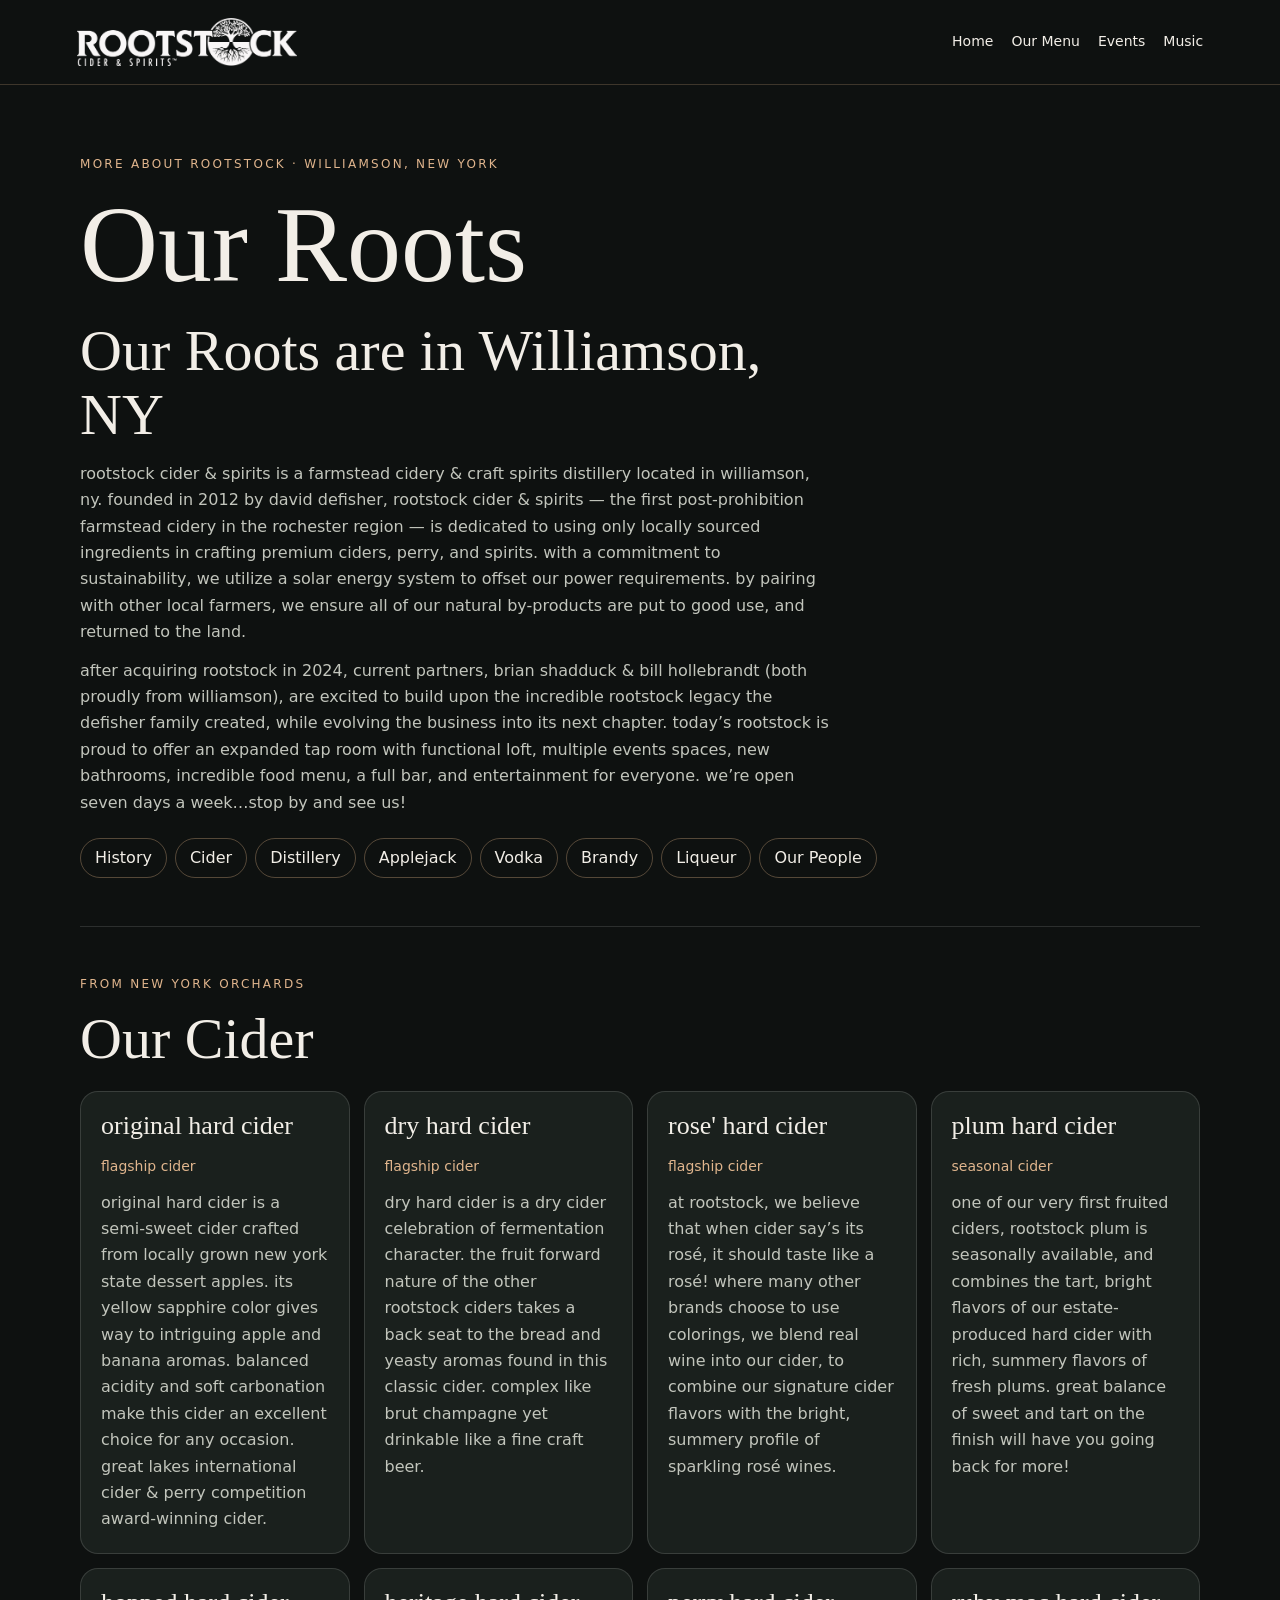
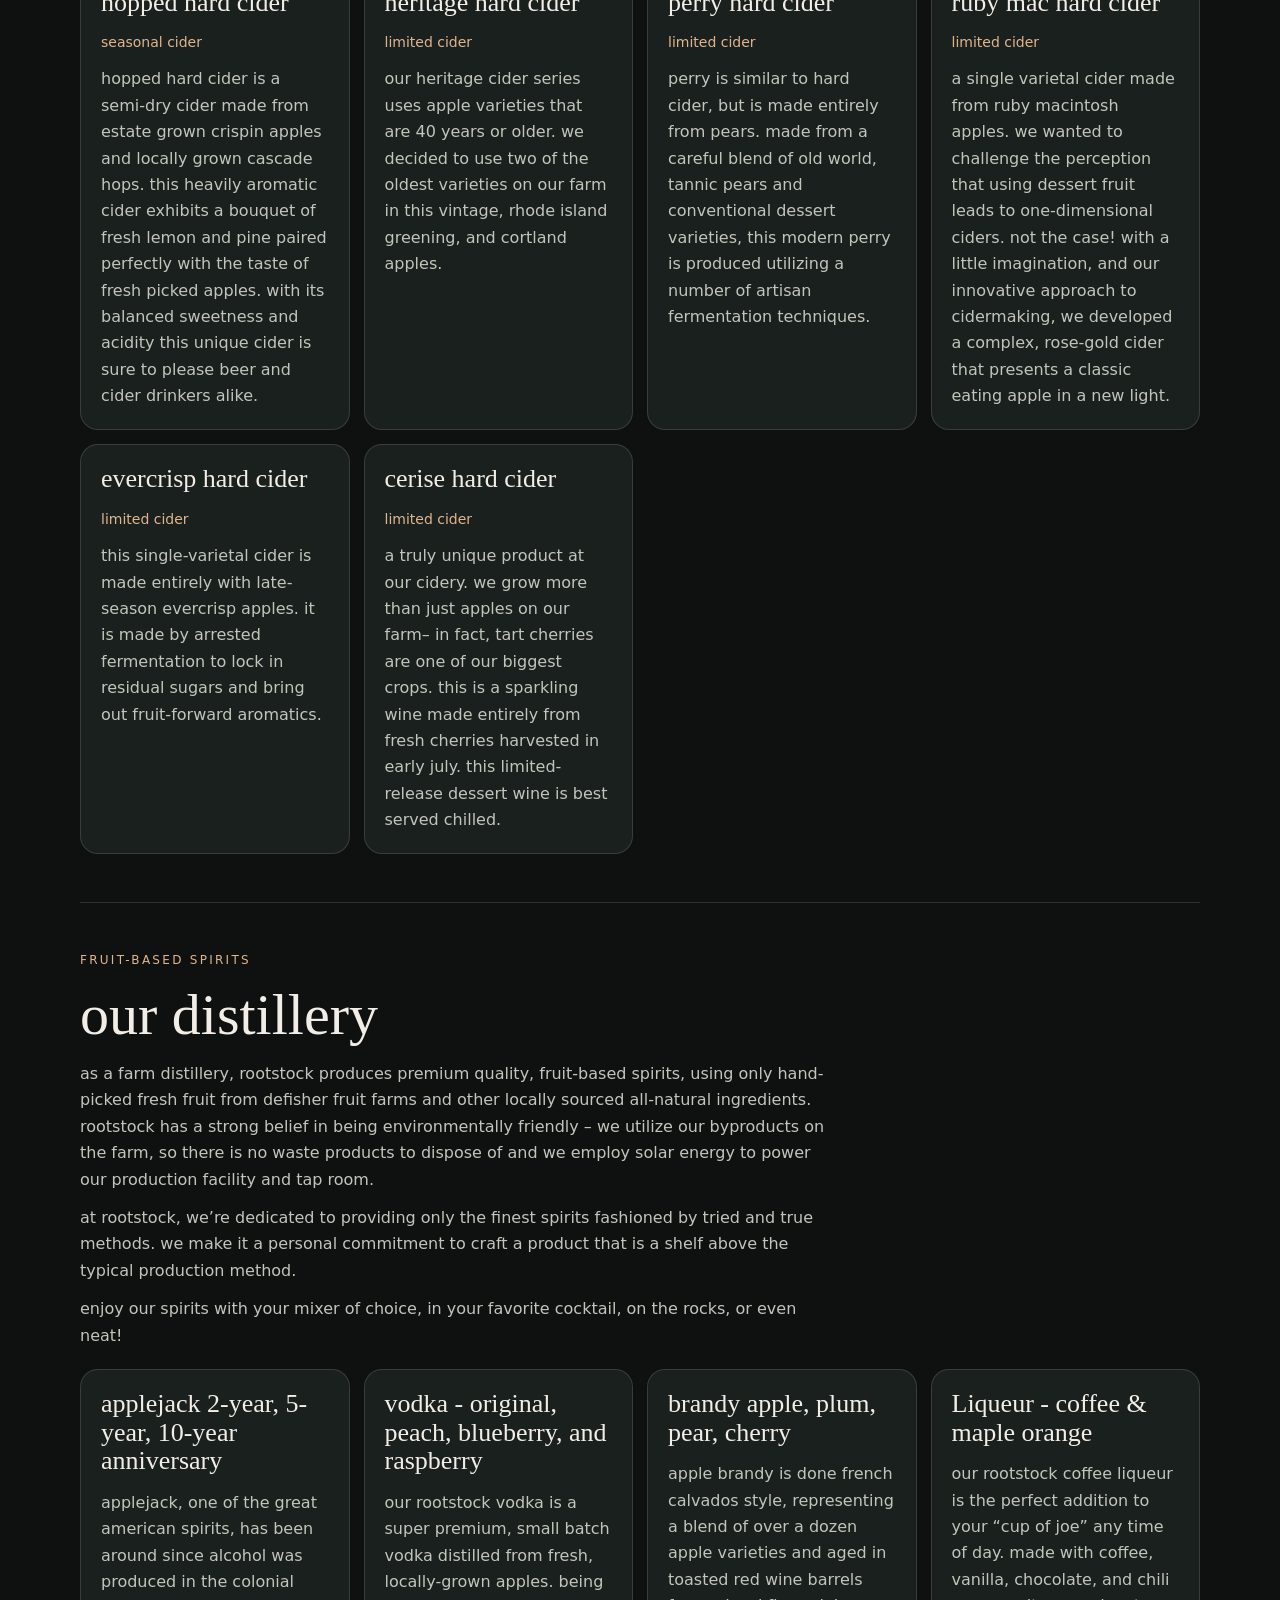
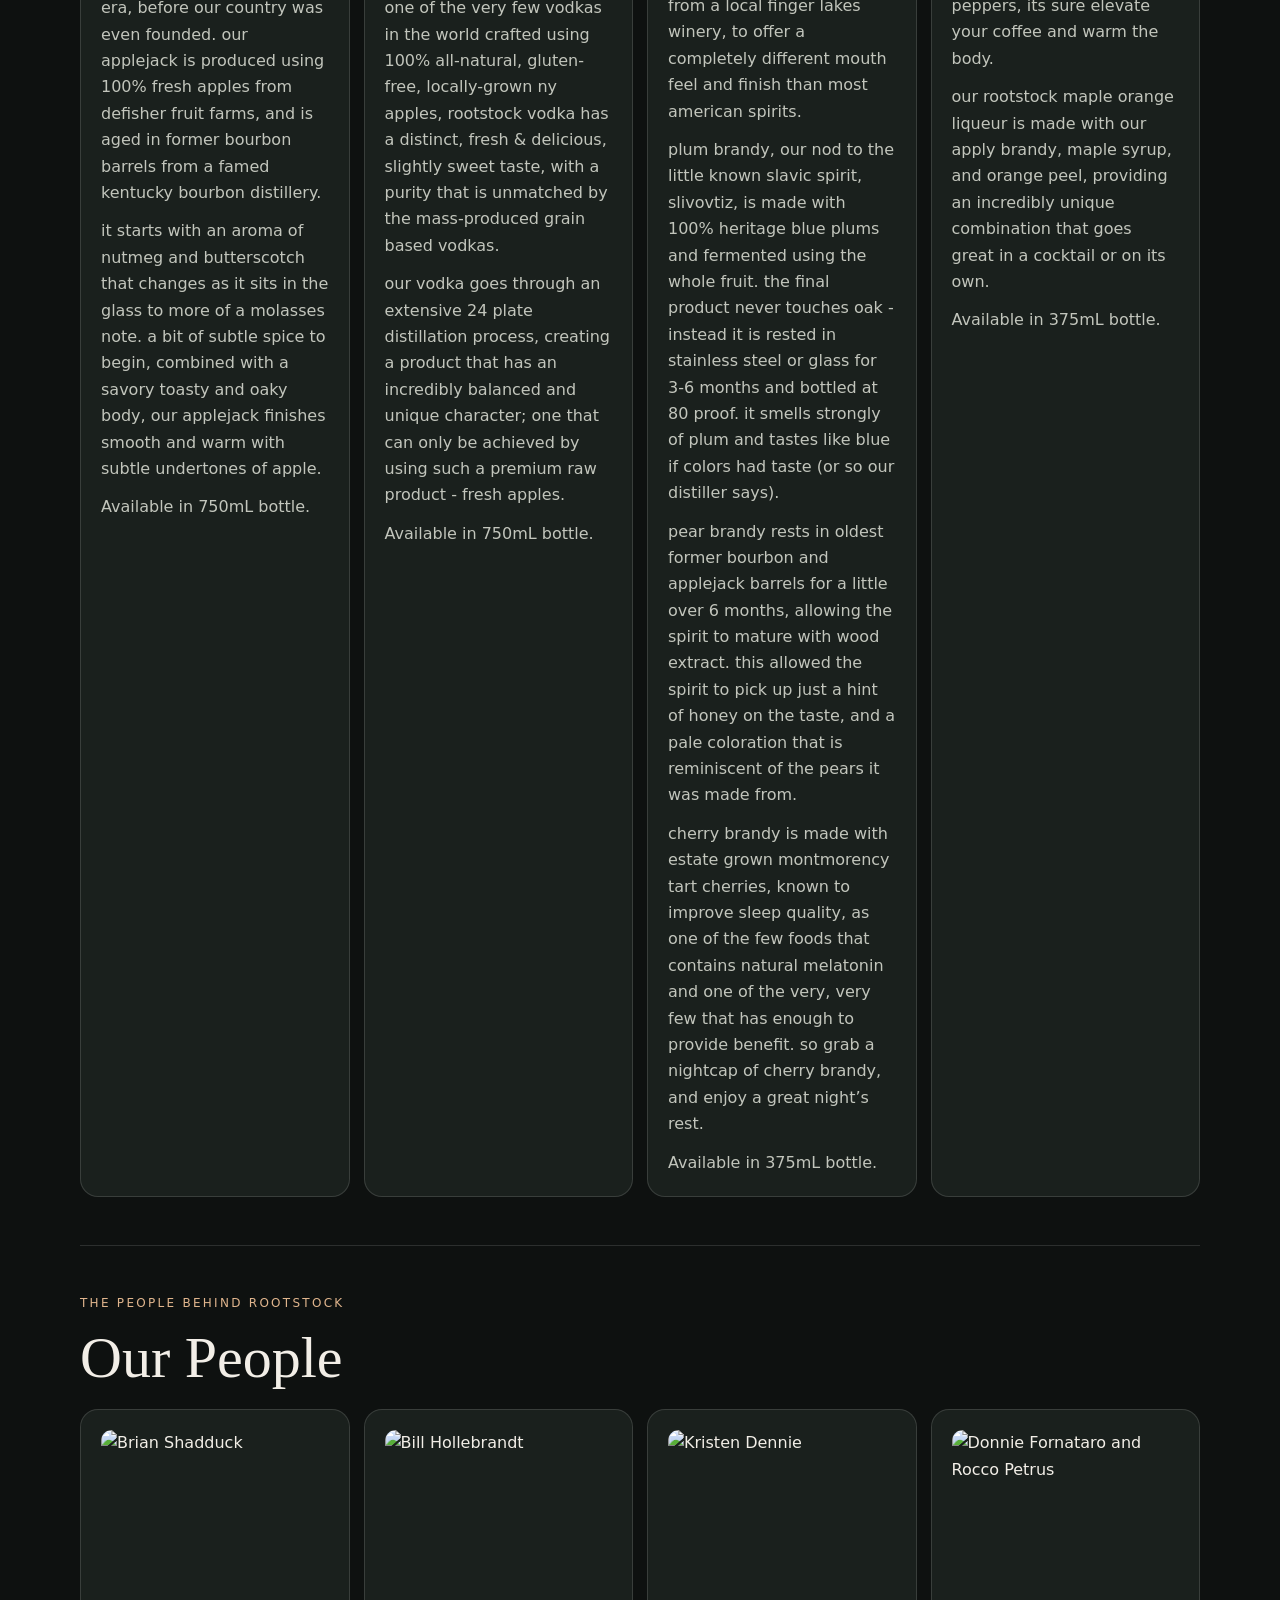
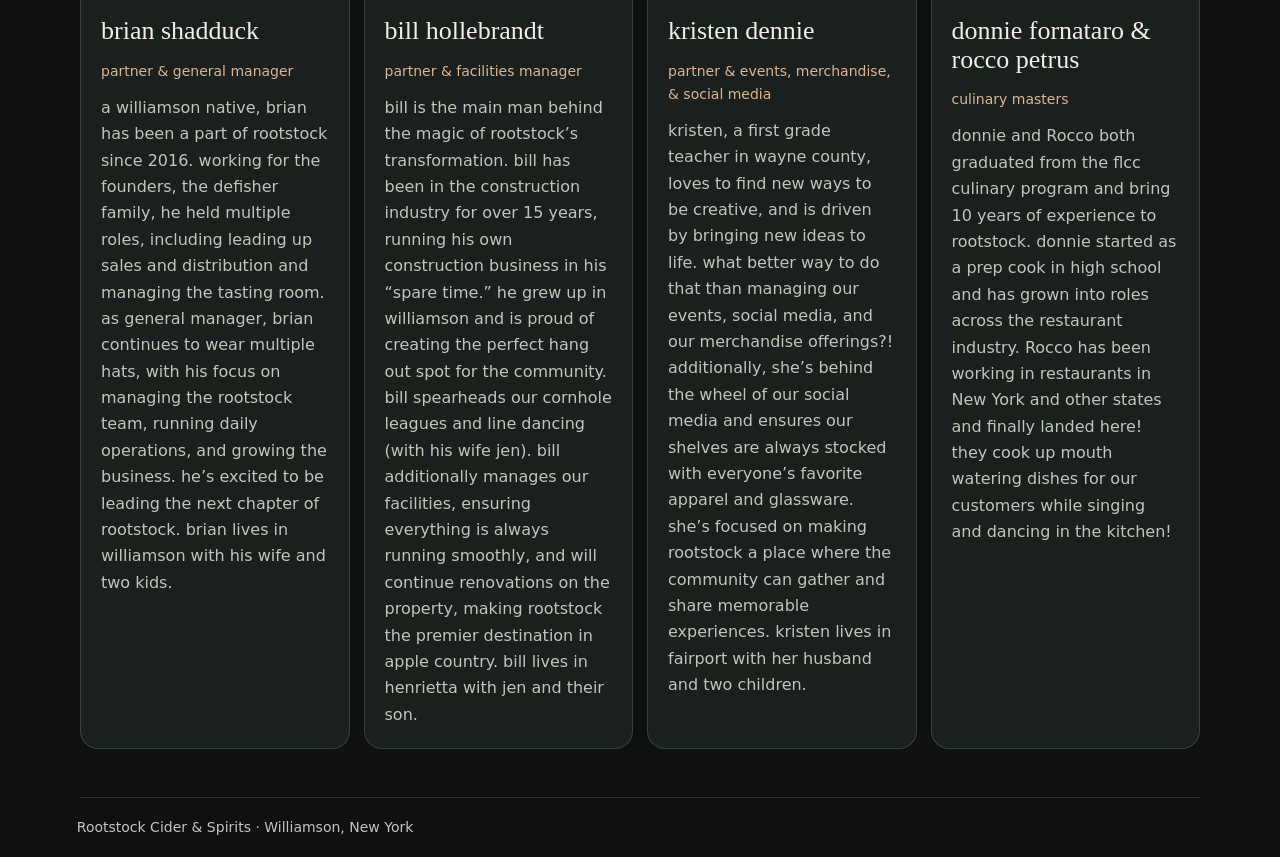
==== about.html @ d9b2ae37 "Restore original Our Roots copy throughout the About page" ====
<!doctype html>
<html lang="en">
<head>
<meta charset="utf-8">
<meta name="viewport" content="width=device-width,initial-scale=1">
<title>More About Rootstock | Rootstock Cider &amp; Spirits</title>
<style>
:root{color-scheme:dark;--bg:#0e1110;--panel:#1a201d;--ink:#f2eee7;--muted:#c2c5bc;--copper:#e0b58d}*{box-sizing:border-box}body{margin:0;background:var(--bg);color:var(--ink);font:16px/1.65 system-ui,sans-serif}a{color:inherit}header,footer{padding:18px clamp(20px,6vw,100px);border-bottom:1px solid #c9a27c40;display:flex;justify-content:space-between;align-items:center;gap:20px}header img{display:block;width:min(220px,45vw)}header nav{display:flex;gap:18px;flex-wrap:wrap}header nav a{text-decoration:none;font-size:14px}main{width:min(1120px,calc(100% - 40px));margin:auto}section{padding:48px 0;border-bottom:1px solid #ffffff20}h1,h2,h3{font-family:Georgia,serif;line-height:1.1;font-weight:400;margin:0 0 14px}h1{font-size:clamp(50px,9vw,108px)}h2{font-size:clamp(35px,5vw,58px)}h3{font-size:26px}p{color:var(--muted);margin:0 0 12px}p:last-child{margin-bottom:0}.eyebrow{letter-spacing:.19em;text-transform:uppercase;font-size:12px;color:var(--copper)}.intro{padding-top:70px}.intro p:not(.eyebrow),.body-copy{max-width:74ch}.jump{display:flex;flex-wrap:wrap;gap:8px;margin-top:22px}.jump a{padding:6px 14px;border:1px solid #c9a27c60;border-radius:30px;text-decoration:none}.jump a:hover{background:#ffffff16}.grid{display:grid;grid-template-columns:repeat(auto-fit,minmax(min(245px,100%),1fr));gap:14px;margin-top:20px}.card{padding:20px;border:1px solid #ffffff22;border-radius:18px;background:var(--panel)}.card img{display:block;width:100%;aspect-ratio:4/3;object-fit:cover;border-radius:11px;margin-bottom:16px}.role{font-size:14px;color:var(--copper)}footer{border-bottom:0;font-size:14px;color:var(--muted)}@media(max-width:520px){header nav{gap:9px}header nav a{font-size:12px}.intro{padding-top:45px}}
</style>
</head>
<body>
<header><a href="./" aria-label="Rootstock home"><img src="assets/rootstock-logo-white.png" alt="Rootstock Cider &amp; Spirits"></a><nav aria-label="Main navigation"><a href="./">Home</a><a href="./#menu">Our Menu</a><a href="./#events">Events</a><a href="./#music">Music</a></nav></header>
<main>
<section class="intro" id="history"><p class="eyebrow">More About Rootstock · Williamson, New York</p><h1>Our Roots</h1>
<div class="body-copy"><h2>Our Roots are in Williamson, NY</h2><p>rootstock cider &amp; spirits is a farmstead cidery &amp; craft spirits distillery located in williamson, ny. founded in 2012 by david defisher, rootstock cider &amp; spirits — the first post-prohibition farmstead cidery in the rochester region — is dedicated to using only locally sourced ingredients in crafting premium ciders, perry, and spirits. with a commitment to sustainability, we utilize a solar energy system to offset our power requirements. by pairing with other local farmers, we ensure all of our natural by-products are put to good use, and returned to the land.</p><p>after acquiring rootstock in 2024, current partners, brian shadduck &amp; bill hollebrandt (both proudly from williamson), are excited to build upon the incredible rootstock legacy the defisher family created, while evolving the business into its next chapter. today’s rootstock is proud to offer an expanded tap room with functional loft, multiple events spaces, new bathrooms, incredible food menu, a full bar, and entertainment for everyone. we’re open seven days a week…stop by and see us!</p></div>
<nav class="jump" aria-label="On this page"><a href="#history">History</a><a href="#cider">Cider</a><a href="#distillery">Distillery</a><a href="#applejack">Applejack</a><a href="#vodka">Vodka</a><a href="#brandy">Brandy</a><a href="#liqueur">Liqueur</a><a href="#people">Our People</a></nav></section>
<section id="cider"><p class="eyebrow">From New York orchards</p><h2>Our Cider</h2><div class="grid">
<article class="card"><h3>original hard cider</h3><p class="role">flagship cider</p><p>original hard cider is a semi-sweet cider crafted from locally grown new york state dessert apples. its yellow sapphire color gives way to intriguing apple and banana aromas. balanced acidity and soft carbonation make this cider an excellent choice for any occasion. great lakes international cider &amp; perry competition award-winning cider.</p></article><article class="card"><h3>dry hard cider</h3><p class="role">flagship cider</p><p>dry hard cider is a dry cider celebration of fermentation character. the fruit forward nature of the other rootstock ciders takes a back seat to the bread and yeasty aromas found in this classic cider. complex like brut champagne yet drinkable like a fine craft beer.</p></article><article class="card"><h3>rose' hard cider</h3><p class="role">flagship cider</p><p>at rootstock, we believe that when cider say’s its rosé, it should taste like a rosé! where many other brands choose to use colorings, we blend real wine into our cider, to combine our signature cider flavors with the bright, summery profile of sparkling rosé wines.</p></article><article class="card"><h3>plum hard cider</h3><p class="role">seasonal cider</p><p>one of our very first fruited ciders, rootstock plum is seasonally available, and combines the tart, bright flavors of our estate-produced hard cider with rich, summery flavors of fresh plums. great balance of sweet and tart on the finish will have you going back for more!</p></article><article class="card"><h3>hopped hard cider</h3><p class="role">seasonal cider</p><p>hopped hard cider is a semi-dry cider made from estate grown crispin apples and locally grown cascade hops. this heavily aromatic cider exhibits a bouquet of fresh lemon and pine paired perfectly with the taste of fresh picked apples. with its balanced sweetness and acidity this unique cider is sure to please beer and cider drinkers alike.</p></article><article class="card"><h3>heritage hard cider</h3><p class="role">limited cider</p><p>our heritage cider series uses apple varieties that are 40 years or older. we decided to use two of the oldest varieties on our farm in this vintage, rhode island greening, and cortland apples.</p></article><article class="card"><h3>perry  hard cider</h3><p class="role">limited cider</p><p>perry is similar to hard cider, but is made entirely from pears. made from a careful blend of old world, tannic pears and conventional dessert varieties, this modern perry is produced utilizing a number of artisan fermentation techniques.</p></article><article class="card"><h3>ruby mac hard cider</h3><p class="role">limited cider</p><p>a single varietal cider made from ruby macintosh apples. we wanted to challenge the perception that using dessert fruit leads to one-dimensional ciders. not the case! with a little imagination, and our innovative approach to cidermaking, we developed a complex, rose-gold cider that presents a classic eating apple in a new light.</p></article><article class="card"><h3>evercrisp hard cider</h3><p class="role">limited cider</p><p>this single-varietal cider is made entirely with late-season evercrisp apples. it is made by arrested fermentation to lock in residual sugars and bring out fruit-forward aromatics.</p></article><article class="card"><h3>cerise hard cider</h3><p class="role">limited cider</p><p>a truly unique product at our cidery. we grow more than just apples on our farm– in fact, tart cherries are one of our biggest crops. this is a sparkling wine made entirely from fresh cherries harvested in early july. this limited-release dessert wine is best served chilled.</p></article></div></section>
<section id="distillery"><p class="eyebrow">Fruit-based spirits</p><h2>our distillery</h2><p class="body-copy">as a farm distillery, rootstock produces premium quality, fruit-based spirits, using only hand-picked fresh fruit from defisher fruit farms and other locally sourced all-natural ingredients. rootstock has a strong belief in being environmentally friendly – we utilize our byproducts on the farm, so there is no waste products to dispose of and we employ solar energy to power our production facility and tap room.</p><p class="body-copy">at rootstock, we’re dedicated to providing only the finest spirits fashioned by tried and true methods. we make it a personal commitment to craft a product that is a shelf above the typical production method.</p><p class="body-copy">enjoy our spirits with your mixer of choice, in your favorite cocktail, on the rocks, or even neat!</p><div class="grid">
<article class="card" id="applejack"><h3>applejack 2-year, 5-year, 10-year anniversary</h3><p>applejack, one of the great american spirits, has been around since alcohol was produced in the colonial era, before our country was even founded. our applejack is produced using 100% fresh apples from defisher fruit farms, and is aged in former bourbon barrels from a famed kentucky bourbon distillery. </p><p>it starts with an aroma of nutmeg and butterscotch that changes as it sits in the glass to more of a molasses note. a bit of subtle spice to begin, combined with a savory toasty and oaky body, our applejack finishes smooth and warm with subtle undertones of apple. </p><p>Available in 750mL bottle.</p></article>
<article class="card" id="vodka"><h3>vodka - original, peach, blueberry, and raspberry</h3><p>our rootstock vodka is a super premium, small batch vodka distilled from fresh, locally-grown apples. being one of the very few vodkas in the world crafted using 100% all-natural, gluten-free, locally-grown ny apples, rootstock vodka has a distinct, fresh &amp; delicious, slightly sweet taste, with a purity that is unmatched by the mass-produced grain based vodkas. </p><p>our vodka goes through an extensive 24 plate distillation process, creating a product that has an incredibly balanced and unique character; one that can only be achieved by using such a premium raw product - fresh apples. </p><p>Available in 750mL bottle.</p></article>
<article class="card" id="brandy"><h3>brandy apple, plum, pear, cherry</h3><p>apple brandy is done french calvados style, representing a blend of over a dozen apple varieties and aged in toasted red wine barrels from a local finger lakes winery, to offer a completely different mouth feel and finish than most american spirits.</p><p>plum brandy, our nod to the little known slavic spirit, slivovtiz, is made with 100% heritage blue plums and fermented using the whole fruit. the final product never touches oak - instead it is rested in stainless steel or glass for 3-6 months and bottled at 80 proof. it smells strongly of plum and tastes like blue if colors had taste (or so our distiller says). </p><p>pear brandy rests in oldest former bourbon and applejack barrels for a little over 6 months, allowing the spirit to mature with wood extract. this allowed the spirit to pick up just a hint of honey on the taste, and a pale coloration that is reminiscent of the pears it was made from. </p><p>cherry brandy is made with estate grown montmorency tart cherries, known to improve sleep quality, as one of the few foods that contains natural melatonin and one of the very, very few that has enough to provide benefit. so grab a nightcap of cherry brandy, and enjoy a great night’s rest. </p><p>Available in 375mL bottle.</p></article>
<article class="card" id="liqueur"><h3>Liqueur - coffee &amp; maple orange</h3><p>our rootstock coffee liqueur is the perfect addition to your “cup of joe” any time of day. made with coffee, vanilla, chocolate, and chili peppers, its sure elevate your coffee and warm the body.</p><p>our rootstock maple orange liqueur is made with our apply brandy, maple syrup, and orange peel, providing an incredibly unique combination that goes great in a cocktail or on its own. </p><p>Available in 375mL bottle.</p></article>
</div></section>
<section id="people"><p class="eyebrow">The people behind Rootstock</p><h2>Our People</h2><div class="grid">
<article class="card"><img loading="lazy" src="https://images.squarespace-cdn.com/content/v1/5b2c0758b27e39f8f8a97d55/c43e9758-4815-4b48-a8d1-4a673399e1f1/IMG_8242.jpg?format=750w" alt="Brian Shadduck"><h3>brian shadduck</h3><p class="role">partner &amp; general manager</p><p>a williamson native, brian has been a part of rootstock since 2016. working for the founders, the defisher family, he held multiple roles, including leading up sales and distribution and managing the tasting room. as general manager, brian continues to wear multiple hats, with his focus on managing the rootstock team, running daily operations, and growing the business. he’s excited to be leading the next chapter of rootstock. brian lives in williamson with his wife and two kids.</p></article>
<article class="card"><img loading="lazy" src="https://images.squarespace-cdn.com/content/v1/5b2c0758b27e39f8f8a97d55/ee0bf679-db38-41e4-b60e-f89357574804/IMG_8239.jpg?format=750w" alt="Bill Hollebrandt"><h3>bill hollebrandt</h3><p class="role">partner &amp; facilities manager</p><p>bill is the main man behind the magic of rootstock’s transformation. bill has been in the construction industry for over 15 years, running his own construction business in his “spare time.” he grew up in williamson and is proud of creating the perfect hang out spot for the community. bill spearheads our cornhole leagues and line dancing (with his wife jen). bill additionally manages our facilities, ensuring everything is always running smoothly, and will continue renovations on the property, making rootstock the premier destination in apple country. bill lives in henrietta with jen and their son.</p></article>
<article class="card"><img loading="lazy" src="https://images.squarespace-cdn.com/content/v1/5b2c0758b27e39f8f8a97d55/0d458506-c71d-44ae-aaba-701851c6cf9e/IMG_8237.jpg?format=750w" alt="Kristen Dennie"><h3>kristen dennie</h3><p class="role">partner &amp; events, merchandise, &amp; social media</p><p>kristen, a first grade teacher in wayne county, loves to find new ways to be creative, and is driven by bringing new ideas to life. what better way to do that than managing our events, social media, and our merchandise offerings?! additionally, she’s behind the wheel of our social media and ensures our shelves are always stocked with everyone’s favorite apparel and glassware. she’s focused on making rootstock a place where the community can gather and share memorable experiences. kristen lives in fairport with her husband and two children.</p></article>
<article class="card"><img loading="lazy" src="https://images.squarespace-cdn.com/content/v1/5b2c0758b27e39f8f8a97d55/b23e4b81-5df4-4580-a776-dc9cd1bb8f74/IMG_9347.jpeg?format=750w" alt="Donnie Fornataro and Rocco Petrus"><h3>donnie fornataro &amp; rocco petrus</h3><p class="role">culinary masters</p><p>donnie and Rocco both graduated from the flcc culinary program and bring 10 years of experience to rootstock.  donnie started as a prep cook in high school and has grown into roles across the restaurant industry. Rocco has been working in restaurants in New York and other states and finally landed here!  they cook up mouth watering dishes for our customers while singing and dancing in the kitchen!</p></article>
</div></section>
</main><footer>Rootstock Cider &amp; Spirits · Williamson, New York</footer></body></html>
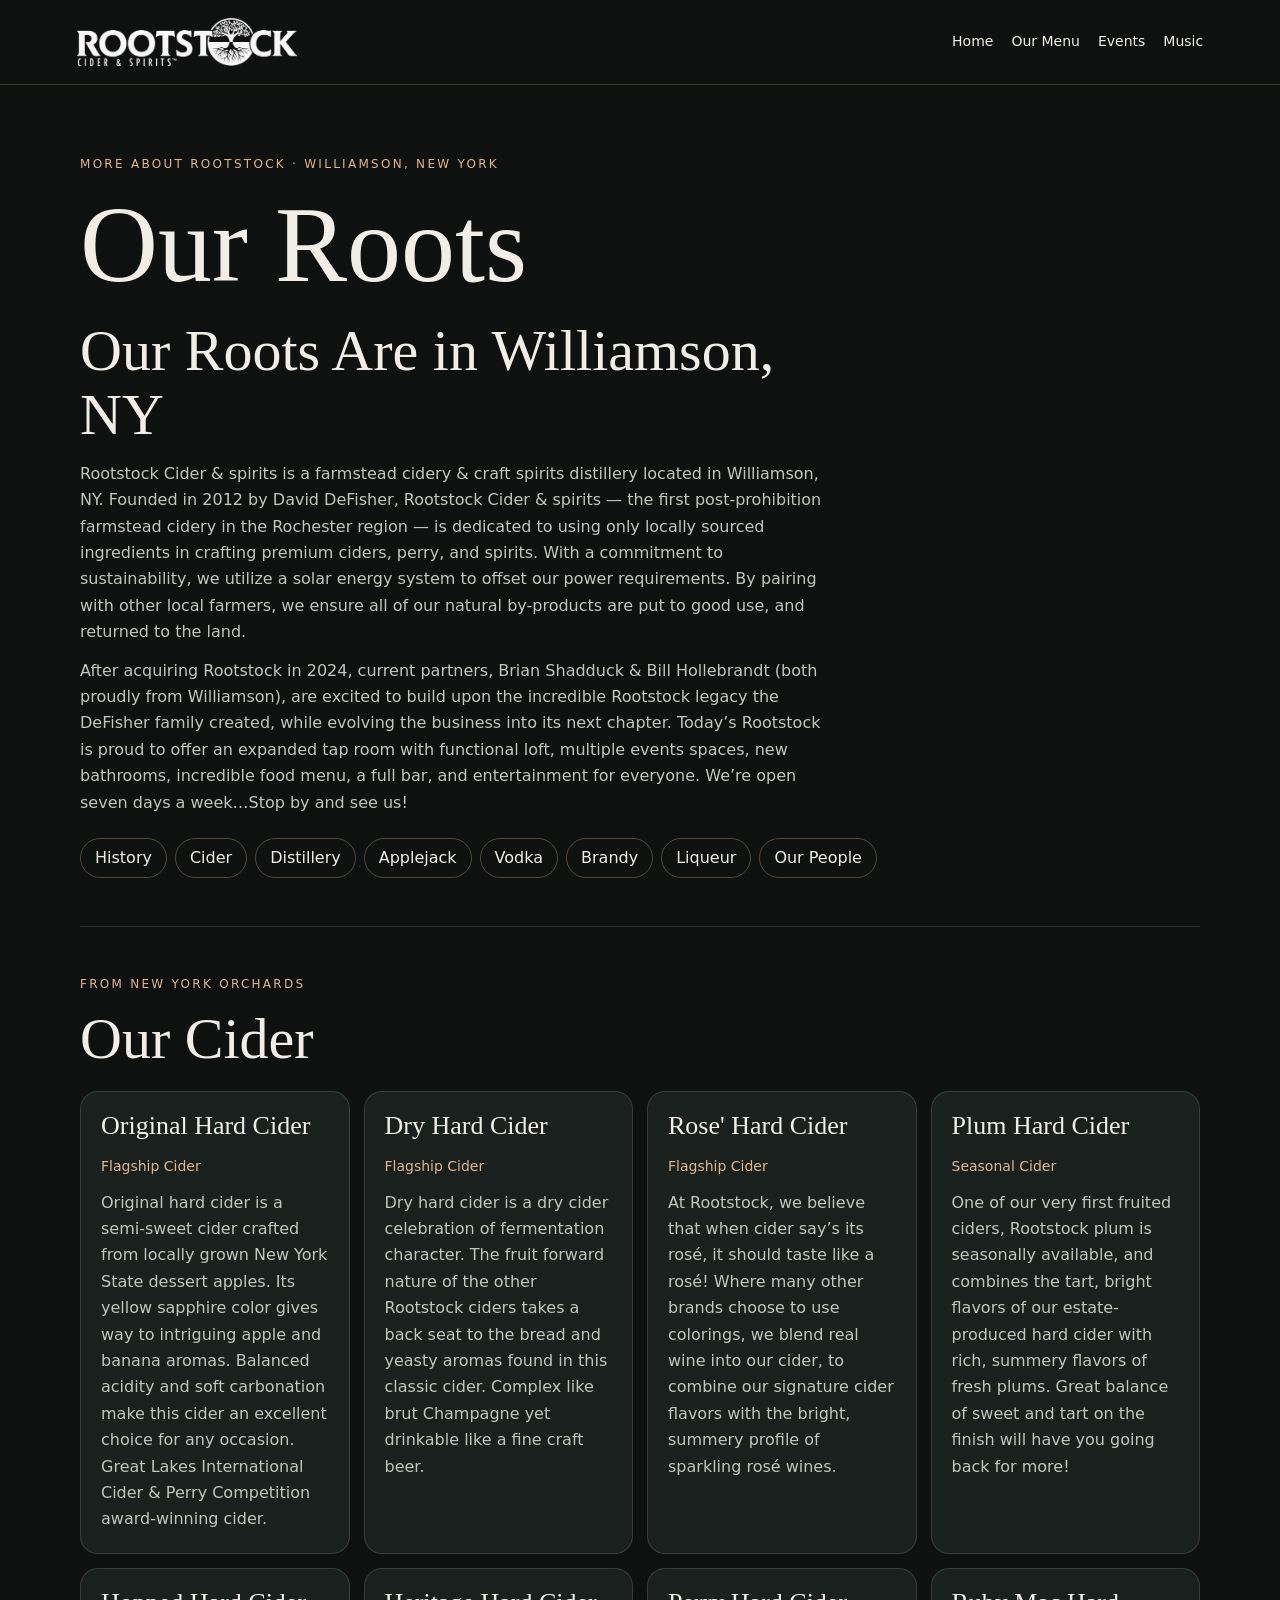
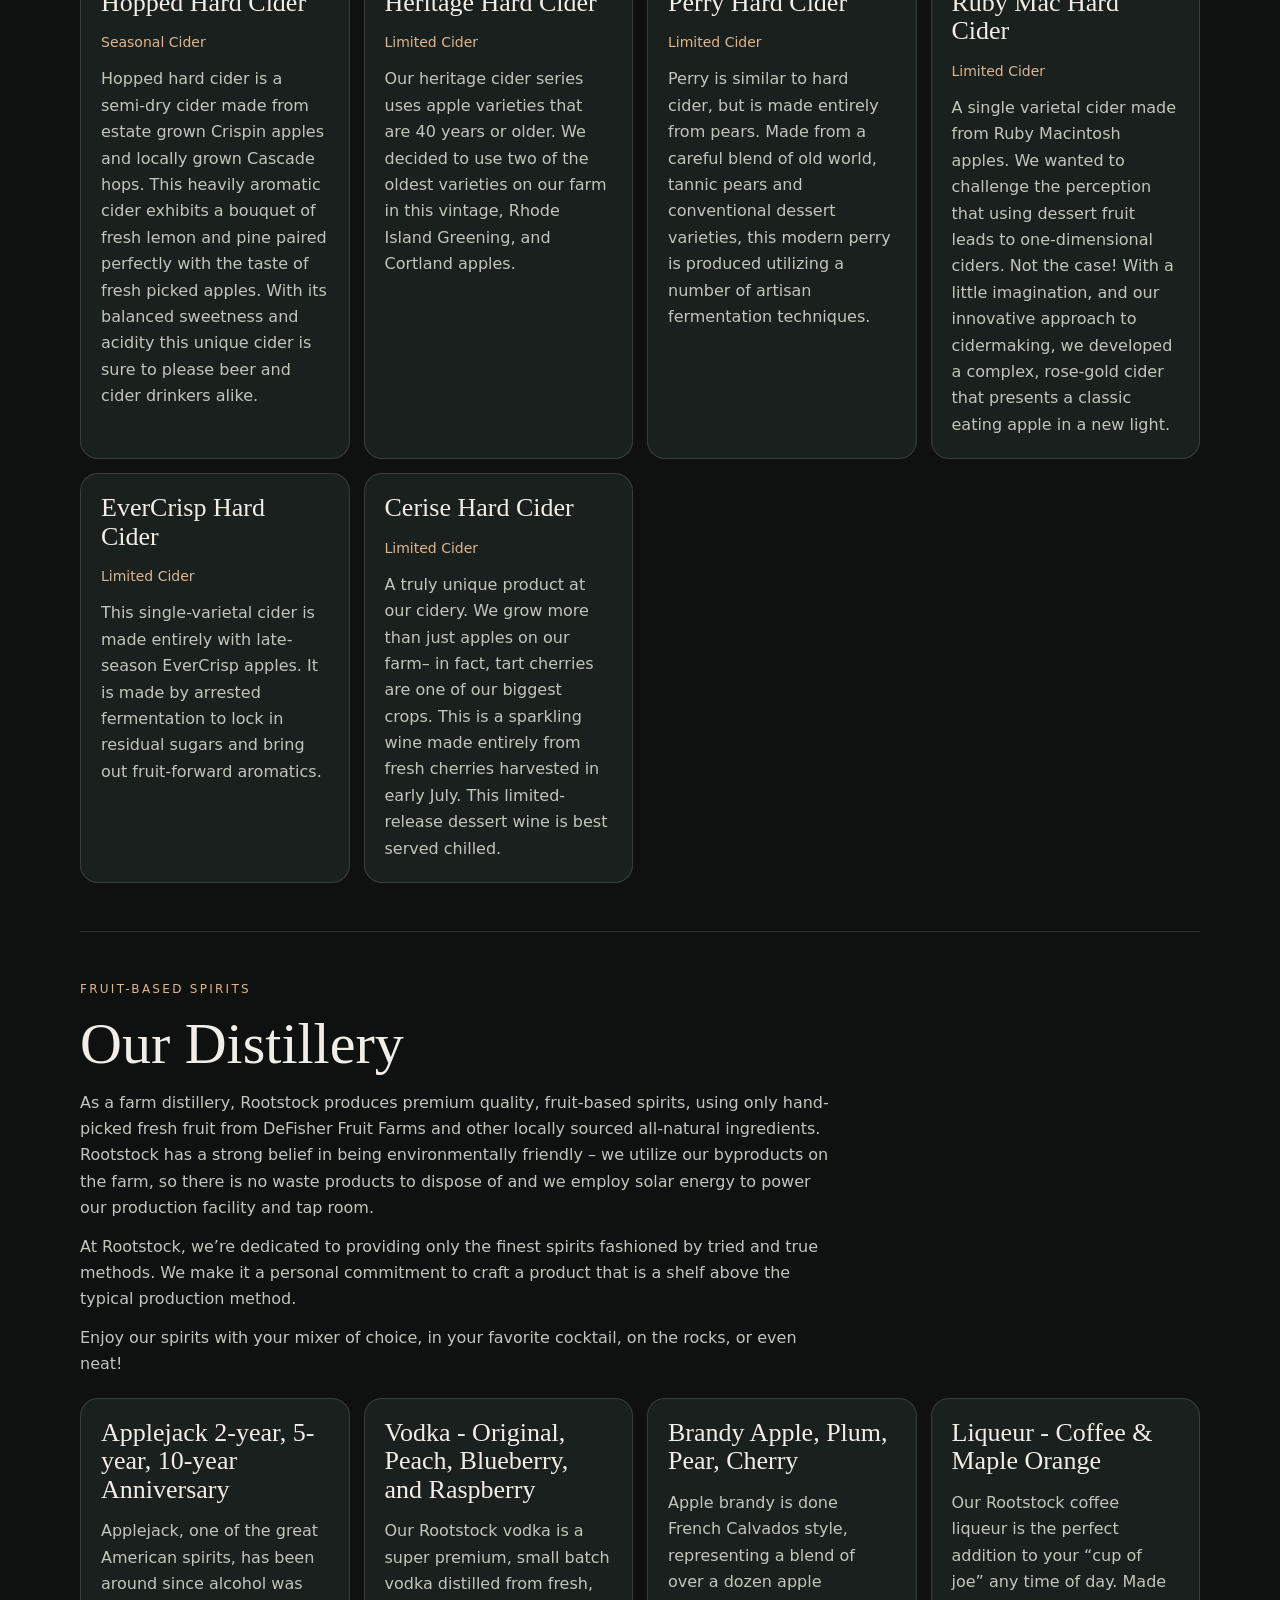
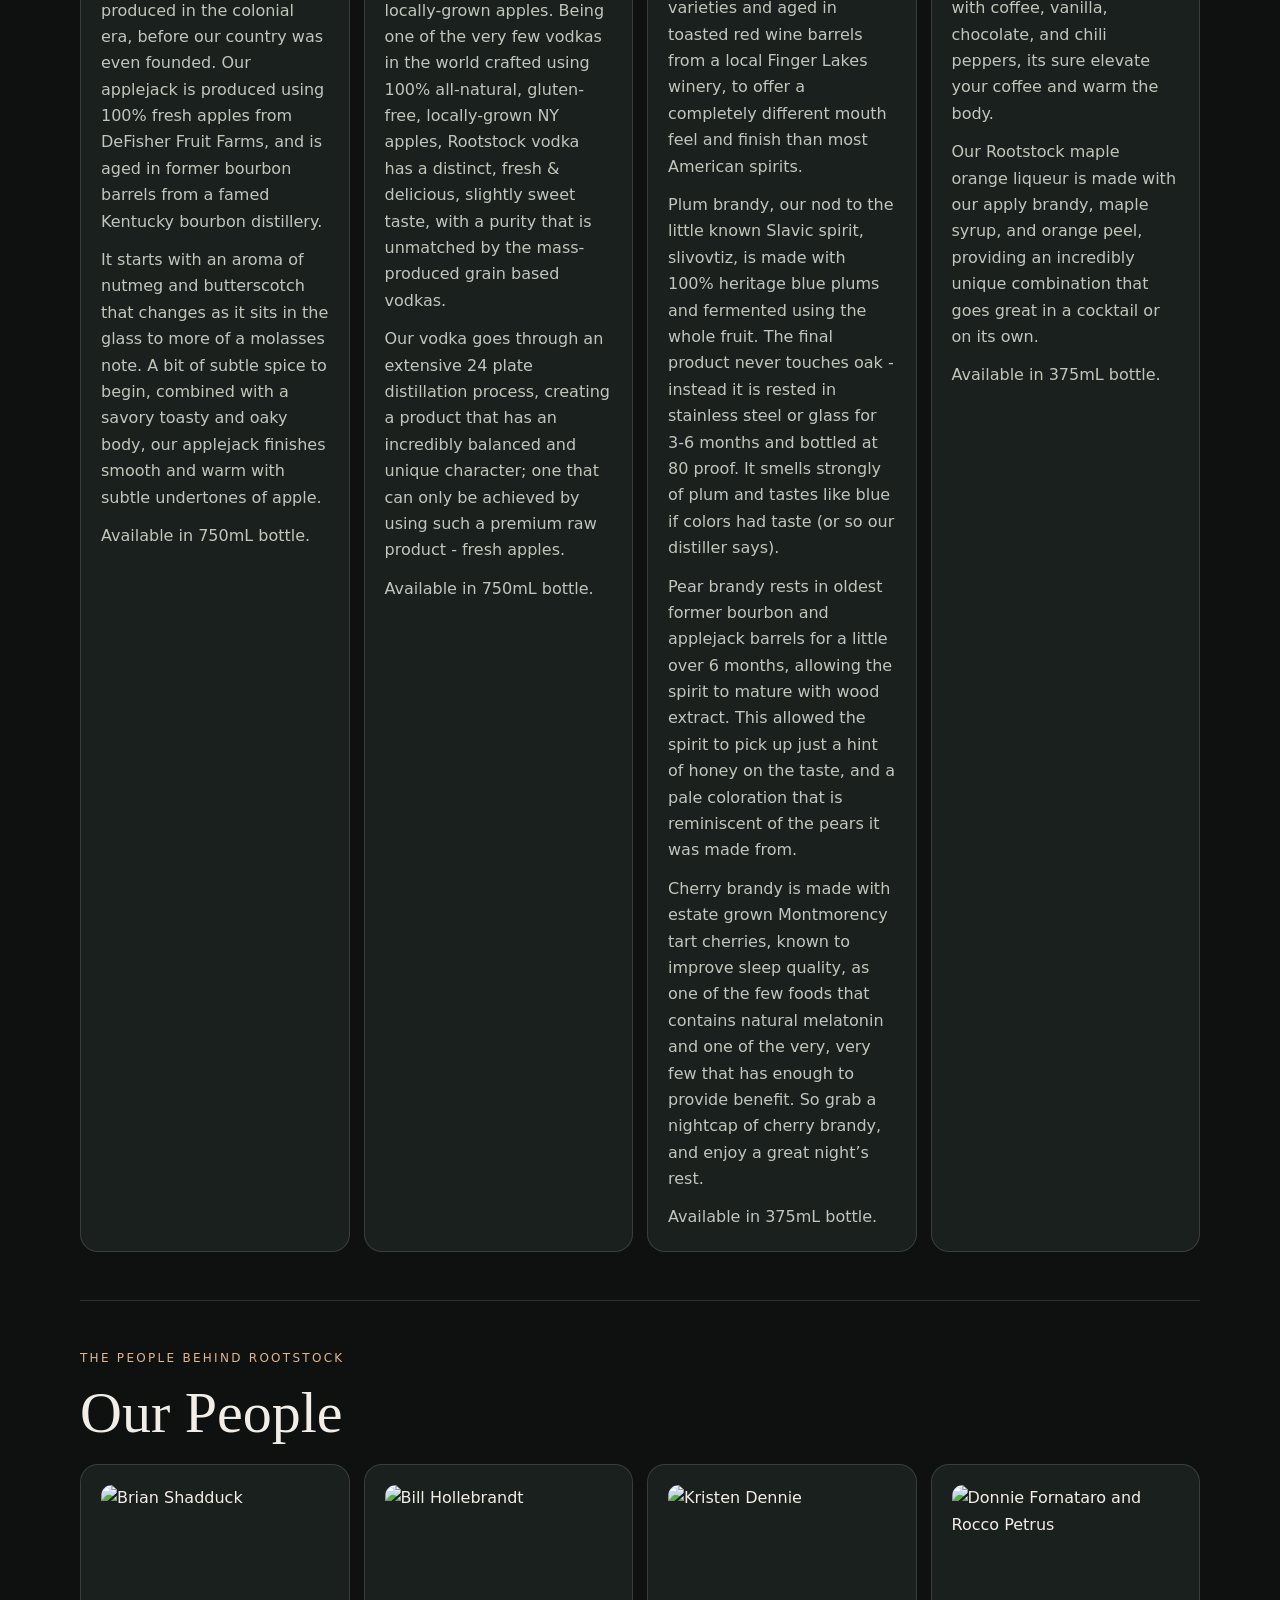
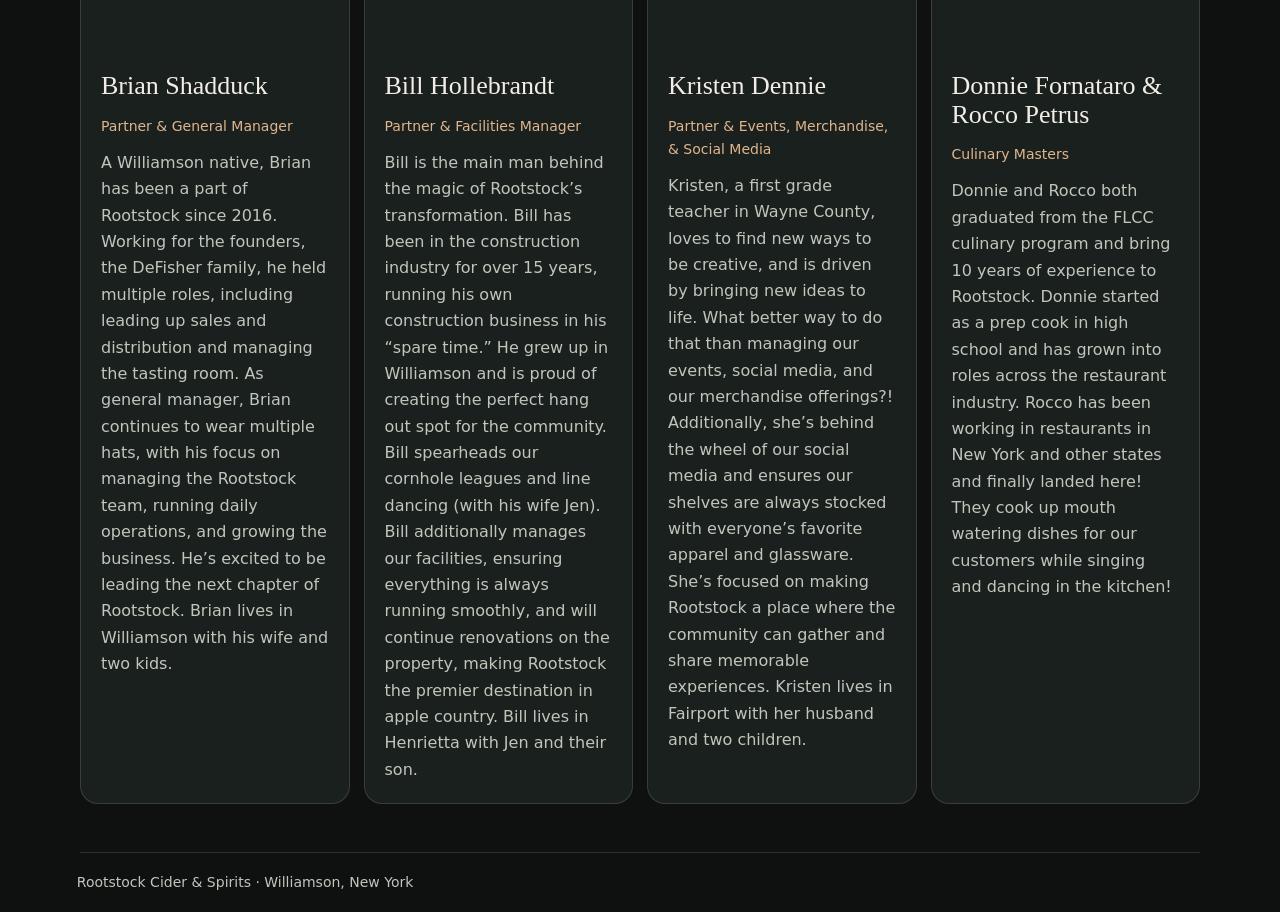
==== commit 4d605999: "Correct capitalization across Our Roots copy" ====
--- a/about.html
+++ b/about.html
@@ -9,23 +9,23 @@
 </style>
 </head>
 <body>
-<header><a href="./" aria-label="Rootstock home"><img src="assets/rootstock-logo-white.png" alt="Rootstock Cider &amp; Spirits"></a><nav aria-label="Main navigation"><a href="./">Home</a><a href="./#menu">Our Menu</a><a href="./#events">Events</a><a href="./#music">Music</a></nav></header>
+<header><a href="./" aria-label="Rootstock home"><img src="assets/rootstock-logo-white.png" alt="Rootstock Cider &amp; Spirits"></a><nav aria-label="Main navigation"><a href="./">Home</a><a href="https://www.rootstockciderworks.com/food-menu">Our Menu</a><a href="./#events">Events</a><a href="./#music">Music</a></nav></header>
 <main>
 <section class="intro" id="history"><p class="eyebrow">More About Rootstock · Williamson, New York</p><h1>Our Roots</h1>
-<div class="body-copy"><h2>Our Roots are in Williamson, NY</h2><p>rootstock cider &amp; spirits is a farmstead cidery &amp; craft spirits distillery located in williamson, ny. founded in 2012 by david defisher, rootstock cider &amp; spirits — the first post-prohibition farmstead cidery in the rochester region — is dedicated to using only locally sourced ingredients in crafting premium ciders, perry, and spirits. with a commitment to sustainability, we utilize a solar energy system to offset our power requirements. by pairing with other local farmers, we ensure all of our natural by-products are put to good use, and returned to the land.</p><p>after acquiring rootstock in 2024, current partners, brian shadduck &amp; bill hollebrandt (both proudly from williamson), are excited to build upon the incredible rootstock legacy the defisher family created, while evolving the business into its next chapter. today’s rootstock is proud to offer an expanded tap room with functional loft, multiple events spaces, new bathrooms, incredible food menu, a full bar, and entertainment for everyone. we’re open seven days a week…stop by and see us!</p></div>
+<div class="body-copy"><h2>Our Roots Are in Williamson, NY</h2><p>Rootstock Cider &amp; spirits is a farmstead cidery &amp; craft spirits distillery located in Williamson, NY. Founded in 2012 by David DeFisher, Rootstock Cider &amp; spirits — the first post-prohibition farmstead cidery in the Rochester region — is dedicated to using only locally sourced ingredients in crafting premium ciders, perry, and spirits. With a commitment to sustainability, we utilize a solar energy system to offset our power requirements. By pairing with other local farmers, we ensure all of our natural by-products are put to good use, and returned to the land.</p><p>After acquiring Rootstock in 2024, current partners, Brian Shadduck &amp; Bill Hollebrandt (both proudly from Williamson), are excited to build upon the incredible Rootstock legacy the DeFisher family created, while evolving the business into its next chapter. Today’s Rootstock is proud to offer an expanded tap room with functional loft, multiple events spaces, new bathrooms, incredible food menu, a full bar, and entertainment for everyone. We’re open seven days a week…Stop by and see us!</p></div>
 <nav class="jump" aria-label="On this page"><a href="#history">History</a><a href="#cider">Cider</a><a href="#distillery">Distillery</a><a href="#applejack">Applejack</a><a href="#vodka">Vodka</a><a href="#brandy">Brandy</a><a href="#liqueur">Liqueur</a><a href="#people">Our People</a></nav></section>
 <section id="cider"><p class="eyebrow">From New York orchards</p><h2>Our Cider</h2><div class="grid">
-<article class="card"><h3>original hard cider</h3><p class="role">flagship cider</p><p>original hard cider is a semi-sweet cider crafted from locally grown new york state dessert apples. its yellow sapphire color gives way to intriguing apple and banana aromas. balanced acidity and soft carbonation make this cider an excellent choice for any occasion. great lakes international cider &amp; perry competition award-winning cider.</p></article><article class="card"><h3>dry hard cider</h3><p class="role">flagship cider</p><p>dry hard cider is a dry cider celebration of fermentation character. the fruit forward nature of the other rootstock ciders takes a back seat to the bread and yeasty aromas found in this classic cider. complex like brut champagne yet drinkable like a fine craft beer.</p></article><article class="card"><h3>rose' hard cider</h3><p class="role">flagship cider</p><p>at rootstock, we believe that when cider say’s its rosé, it should taste like a rosé! where many other brands choose to use colorings, we blend real wine into our cider, to combine our signature cider flavors with the bright, summery profile of sparkling rosé wines.</p></article><article class="card"><h3>plum hard cider</h3><p class="role">seasonal cider</p><p>one of our very first fruited ciders, rootstock plum is seasonally available, and combines the tart, bright flavors of our estate-produced hard cider with rich, summery flavors of fresh plums. great balance of sweet and tart on the finish will have you going back for more!</p></article><article class="card"><h3>hopped hard cider</h3><p class="role">seasonal cider</p><p>hopped hard cider is a semi-dry cider made from estate grown crispin apples and locally grown cascade hops. this heavily aromatic cider exhibits a bouquet of fresh lemon and pine paired perfectly with the taste of fresh picked apples. with its balanced sweetness and acidity this unique cider is sure to please beer and cider drinkers alike.</p></article><article class="card"><h3>heritage hard cider</h3><p class="role">limited cider</p><p>our heritage cider series uses apple varieties that are 40 years or older. we decided to use two of the oldest varieties on our farm in this vintage, rhode island greening, and cortland apples.</p></article><article class="card"><h3>perry  hard cider</h3><p class="role">limited cider</p><p>perry is similar to hard cider, but is made entirely from pears. made from a careful blend of old world, tannic pears and conventional dessert varieties, this modern perry is produced utilizing a number of artisan fermentation techniques.</p></article><article class="card"><h3>ruby mac hard cider</h3><p class="role">limited cider</p><p>a single varietal cider made from ruby macintosh apples. we wanted to challenge the perception that using dessert fruit leads to one-dimensional ciders. not the case! with a little imagination, and our innovative approach to cidermaking, we developed a complex, rose-gold cider that presents a classic eating apple in a new light.</p></article><article class="card"><h3>evercrisp hard cider</h3><p class="role">limited cider</p><p>this single-varietal cider is made entirely with late-season evercrisp apples. it is made by arrested fermentation to lock in residual sugars and bring out fruit-forward aromatics.</p></article><article class="card"><h3>cerise hard cider</h3><p class="role">limited cider</p><p>a truly unique product at our cidery. we grow more than just apples on our farm– in fact, tart cherries are one of our biggest crops. this is a sparkling wine made entirely from fresh cherries harvested in early july. this limited-release dessert wine is best served chilled.</p></article></div></section>
-<section id="distillery"><p class="eyebrow">Fruit-based spirits</p><h2>our distillery</h2><p class="body-copy">as a farm distillery, rootstock produces premium quality, fruit-based spirits, using only hand-picked fresh fruit from defisher fruit farms and other locally sourced all-natural ingredients. rootstock has a strong belief in being environmentally friendly – we utilize our byproducts on the farm, so there is no waste products to dispose of and we employ solar energy to power our production facility and tap room.</p><p class="body-copy">at rootstock, we’re dedicated to providing only the finest spirits fashioned by tried and true methods. we make it a personal commitment to craft a product that is a shelf above the typical production method.</p><p class="body-copy">enjoy our spirits with your mixer of choice, in your favorite cocktail, on the rocks, or even neat!</p><div class="grid">
-<article class="card" id="applejack"><h3>applejack 2-year, 5-year, 10-year anniversary</h3><p>applejack, one of the great american spirits, has been around since alcohol was produced in the colonial era, before our country was even founded. our applejack is produced using 100% fresh apples from defisher fruit farms, and is aged in former bourbon barrels from a famed kentucky bourbon distillery. </p><p>it starts with an aroma of nutmeg and butterscotch that changes as it sits in the glass to more of a molasses note. a bit of subtle spice to begin, combined with a savory toasty and oaky body, our applejack finishes smooth and warm with subtle undertones of apple. </p><p>Available in 750mL bottle.</p></article>
-<article class="card" id="vodka"><h3>vodka - original, peach, blueberry, and raspberry</h3><p>our rootstock vodka is a super premium, small batch vodka distilled from fresh, locally-grown apples. being one of the very few vodkas in the world crafted using 100% all-natural, gluten-free, locally-grown ny apples, rootstock vodka has a distinct, fresh &amp; delicious, slightly sweet taste, with a purity that is unmatched by the mass-produced grain based vodkas. </p><p>our vodka goes through an extensive 24 plate distillation process, creating a product that has an incredibly balanced and unique character; one that can only be achieved by using such a premium raw product - fresh apples. </p><p>Available in 750mL bottle.</p></article>
-<article class="card" id="brandy"><h3>brandy apple, plum, pear, cherry</h3><p>apple brandy is done french calvados style, representing a blend of over a dozen apple varieties and aged in toasted red wine barrels from a local finger lakes winery, to offer a completely different mouth feel and finish than most american spirits.</p><p>plum brandy, our nod to the little known slavic spirit, slivovtiz, is made with 100% heritage blue plums and fermented using the whole fruit. the final product never touches oak - instead it is rested in stainless steel or glass for 3-6 months and bottled at 80 proof. it smells strongly of plum and tastes like blue if colors had taste (or so our distiller says). </p><p>pear brandy rests in oldest former bourbon and applejack barrels for a little over 6 months, allowing the spirit to mature with wood extract. this allowed the spirit to pick up just a hint of honey on the taste, and a pale coloration that is reminiscent of the pears it was made from. </p><p>cherry brandy is made with estate grown montmorency tart cherries, known to improve sleep quality, as one of the few foods that contains natural melatonin and one of the very, very few that has enough to provide benefit. so grab a nightcap of cherry brandy, and enjoy a great night’s rest. </p><p>Available in 375mL bottle.</p></article>
-<article class="card" id="liqueur"><h3>Liqueur - coffee &amp; maple orange</h3><p>our rootstock coffee liqueur is the perfect addition to your “cup of joe” any time of day. made with coffee, vanilla, chocolate, and chili peppers, its sure elevate your coffee and warm the body.</p><p>our rootstock maple orange liqueur is made with our apply brandy, maple syrup, and orange peel, providing an incredibly unique combination that goes great in a cocktail or on its own. </p><p>Available in 375mL bottle.</p></article>
+<article class="card"><h3>Original Hard Cider</h3><p class="role">Flagship Cider</p><p>Original hard cider is a semi-sweet cider crafted from locally grown New York State dessert apples. Its yellow sapphire color gives way to intriguing apple and banana aromas. Balanced acidity and soft carbonation make this cider an excellent choice for any occasion. Great Lakes International Cider &amp; Perry Competition award-winning cider.</p></article><article class="card"><h3>Dry Hard Cider</h3><p class="role">Flagship Cider</p><p>Dry hard cider is a dry cider celebration of fermentation character. The fruit forward nature of the other Rootstock ciders takes a back seat to the bread and yeasty aromas found in this classic cider. Complex like brut Champagne yet drinkable like a fine craft beer.</p></article><article class="card"><h3>Rose' Hard Cider</h3><p class="role">Flagship Cider</p><p>At Rootstock, we believe that when cider say’s its rosé, it should taste like a rosé! Where many other brands choose to use colorings, we blend real wine into our cider, to combine our signature cider flavors with the bright, summery profile of sparkling rosé wines.</p></article><article class="card"><h3>Plum Hard Cider</h3><p class="role">Seasonal Cider</p><p>One of our very first fruited ciders, Rootstock plum is seasonally available, and combines the tart, bright flavors of our estate-produced hard cider with rich, summery flavors of fresh plums. Great balance of sweet and tart on the finish will have you going back for more!</p></article><article class="card"><h3>Hopped Hard Cider</h3><p class="role">Seasonal Cider</p><p>Hopped hard cider is a semi-dry cider made from estate grown Crispin apples and locally grown Cascade hops. This heavily aromatic cider exhibits a bouquet of fresh lemon and pine paired perfectly with the taste of fresh picked apples. With its balanced sweetness and acidity this unique cider is sure to please beer and cider drinkers alike.</p></article><article class="card"><h3>Heritage Hard Cider</h3><p class="role">Limited Cider</p><p>Our heritage cider series uses apple varieties that are 40 years or older. We decided to use two of the oldest varieties on our farm in this vintage, Rhode Island Greening, and Cortland apples.</p></article><article class="card"><h3>Perry  Hard Cider</h3><p class="role">Limited Cider</p><p>Perry is similar to hard cider, but is made entirely from pears. Made from a careful blend of old world, tannic pears and conventional dessert varieties, this modern perry is produced utilizing a number of artisan fermentation techniques.</p></article><article class="card"><h3>Ruby Mac Hard Cider</h3><p class="role">Limited Cider</p><p>A single varietal cider made from Ruby Macintosh apples. We wanted to challenge the perception that using dessert fruit leads to one-dimensional ciders. Not the case! With a little imagination, and our innovative approach to cidermaking, we developed a complex, rose-gold cider that presents a classic eating apple in a new light.</p></article><article class="card"><h3>EverCrisp Hard Cider</h3><p class="role">Limited Cider</p><p>This single-varietal cider is made entirely with late-season EverCrisp apples. It is made by arrested fermentation to lock in residual sugars and bring out fruit-forward aromatics.</p></article><article class="card"><h3>Cerise Hard Cider</h3><p class="role">Limited Cider</p><p>A truly unique product at our cidery. We grow more than just apples on our farm– in fact, tart cherries are one of our biggest crops. This is a sparkling wine made entirely from fresh cherries harvested in early July. This limited-release dessert wine is best served chilled.</p></article></div></section>
+<section id="distillery"><p class="eyebrow">Fruit-based spirits</p><h2>Our Distillery</h2><p class="body-copy">As a farm distillery, Rootstock produces premium quality, fruit-based spirits, using only hand-picked fresh fruit from DeFisher Fruit Farms and other locally sourced all-natural ingredients. Rootstock has a strong belief in being environmentally friendly – we utilize our byproducts on the farm, so there is no waste products to dispose of and we employ solar energy to power our production facility and tap room.</p><p class="body-copy">At Rootstock, we’re dedicated to providing only the finest spirits fashioned by tried and true methods. We make it a personal commitment to craft a product that is a shelf above the typical production method.</p><p class="body-copy">Enjoy our spirits with your mixer of choice, in your favorite cocktail, on the rocks, or even neat!</p><div class="grid">
+<article class="card" id="applejack"><h3>Applejack 2-year, 5-year, 10-year Anniversary</h3><p>Applejack, one of the great American spirits, has been around since alcohol was produced in the colonial era, before our country was even founded. Our applejack is produced using 100% fresh apples from DeFisher Fruit Farms, and is aged in former bourbon barrels from a famed Kentucky bourbon distillery. </p><p>It starts with an aroma of nutmeg and butterscotch that changes as it sits in the glass to more of a molasses note. A bit of subtle spice to begin, combined with a savory toasty and oaky body, our applejack finishes smooth and warm with subtle undertones of apple. </p><p>Available in 750mL bottle.</p></article>
+<article class="card" id="vodka"><h3>Vodka - Original, Peach, Blueberry, and Raspberry</h3><p>Our Rootstock vodka is a super premium, small batch vodka distilled from fresh, locally-grown apples. Being one of the very few vodkas in the world crafted using 100% all-natural, gluten-free, locally-grown NY apples, Rootstock vodka has a distinct, fresh &amp; delicious, slightly sweet taste, with a purity that is unmatched by the mass-produced grain based vodkas. </p><p>Our vodka goes through an extensive 24 plate distillation process, creating a product that has an incredibly balanced and unique character; one that can only be achieved by using such a premium raw product - fresh apples. </p><p>Available in 750mL bottle.</p></article>
+<article class="card" id="brandy"><h3>Brandy Apple, Plum, Pear, Cherry</h3><p>Apple brandy is done French Calvados style, representing a blend of over a dozen apple varieties and aged in toasted red wine barrels from a local Finger Lakes winery, to offer a completely different mouth feel and finish than most American spirits.</p><p>Plum brandy, our nod to the little known Slavic spirit, slivovtiz, is made with 100% heritage blue plums and fermented using the whole fruit. The final product never touches oak - instead it is rested in stainless steel or glass for 3-6 months and bottled at 80 proof. It smells strongly of plum and tastes like blue if colors had taste (or so our distiller says). </p><p>Pear brandy rests in oldest former bourbon and applejack barrels for a little over 6 months, allowing the spirit to mature with wood extract. This allowed the spirit to pick up just a hint of honey on the taste, and a pale coloration that is reminiscent of the pears it was made from. </p><p>Cherry brandy is made with estate grown Montmorency tart cherries, known to improve sleep quality, as one of the few foods that contains natural melatonin and one of the very, very few that has enough to provide benefit. So grab a nightcap of cherry brandy, and enjoy a great night’s rest. </p><p>Available in 375mL bottle.</p></article>
+<article class="card" id="liqueur"><h3>Liqueur - Coffee &amp; Maple Orange</h3><p>Our Rootstock coffee liqueur is the perfect addition to your “cup of joe” any time of day. Made with coffee, vanilla, chocolate, and chili peppers, its sure elevate your coffee and warm the body.</p><p>Our Rootstock maple orange liqueur is made with our apply brandy, maple syrup, and orange peel, providing an incredibly unique combination that goes great in a cocktail or on its own. </p><p>Available in 375mL bottle.</p></article>
 </div></section>
 <section id="people"><p class="eyebrow">The people behind Rootstock</p><h2>Our People</h2><div class="grid">
-<article class="card"><img loading="lazy" src="https://images.squarespace-cdn.com/content/v1/5b2c0758b27e39f8f8a97d55/c43e9758-4815-4b48-a8d1-4a673399e1f1/IMG_8242.jpg?format=750w" alt="Brian Shadduck"><h3>brian shadduck</h3><p class="role">partner &amp; general manager</p><p>a williamson native, brian has been a part of rootstock since 2016. working for the founders, the defisher family, he held multiple roles, including leading up sales and distribution and managing the tasting room. as general manager, brian continues to wear multiple hats, with his focus on managing the rootstock team, running daily operations, and growing the business. he’s excited to be leading the next chapter of rootstock. brian lives in williamson with his wife and two kids.</p></article>
-<article class="card"><img loading="lazy" src="https://images.squarespace-cdn.com/content/v1/5b2c0758b27e39f8f8a97d55/ee0bf679-db38-41e4-b60e-f89357574804/IMG_8239.jpg?format=750w" alt="Bill Hollebrandt"><h3>bill hollebrandt</h3><p class="role">partner &amp; facilities manager</p><p>bill is the main man behind the magic of rootstock’s transformation. bill has been in the construction industry for over 15 years, running his own construction business in his “spare time.” he grew up in williamson and is proud of creating the perfect hang out spot for the community. bill spearheads our cornhole leagues and line dancing (with his wife jen). bill additionally manages our facilities, ensuring everything is always running smoothly, and will continue renovations on the property, making rootstock the premier destination in apple country. bill lives in henrietta with jen and their son.</p></article>
-<article class="card"><img loading="lazy" src="https://images.squarespace-cdn.com/content/v1/5b2c0758b27e39f8f8a97d55/0d458506-c71d-44ae-aaba-701851c6cf9e/IMG_8237.jpg?format=750w" alt="Kristen Dennie"><h3>kristen dennie</h3><p class="role">partner &amp; events, merchandise, &amp; social media</p><p>kristen, a first grade teacher in wayne county, loves to find new ways to be creative, and is driven by bringing new ideas to life. what better way to do that than managing our events, social media, and our merchandise offerings?! additionally, she’s behind the wheel of our social media and ensures our shelves are always stocked with everyone’s favorite apparel and glassware. she’s focused on making rootstock a place where the community can gather and share memorable experiences. kristen lives in fairport with her husband and two children.</p></article>
-<article class="card"><img loading="lazy" src="https://images.squarespace-cdn.com/content/v1/5b2c0758b27e39f8f8a97d55/b23e4b81-5df4-4580-a776-dc9cd1bb8f74/IMG_9347.jpeg?format=750w" alt="Donnie Fornataro and Rocco Petrus"><h3>donnie fornataro &amp; rocco petrus</h3><p class="role">culinary masters</p><p>donnie and Rocco both graduated from the flcc culinary program and bring 10 years of experience to rootstock.  donnie started as a prep cook in high school and has grown into roles across the restaurant industry. Rocco has been working in restaurants in New York and other states and finally landed here!  they cook up mouth watering dishes for our customers while singing and dancing in the kitchen!</p></article>
+<article class="card"><img loading="lazy" src="https://images.squarespace-cdn.com/content/v1/5b2c0758b27e39f8f8a97d55/c43e9758-4815-4b48-a8d1-4a673399e1f1/IMG_8242.jpg?format=750w" alt="Brian Shadduck"><h3>Brian Shadduck</h3><p class="role">Partner &amp; General Manager</p><p>A Williamson native, Brian has been a part of Rootstock since 2016. Working for the founders, the DeFisher family, he held multiple roles, including leading up sales and distribution and managing the tasting room. As general manager, Brian continues to wear multiple hats, with his focus on managing the Rootstock team, running daily operations, and growing the business. He’s excited to be leading the next chapter of Rootstock. Brian lives in Williamson with his wife and two kids.</p></article>
+<article class="card"><img loading="lazy" src="https://images.squarespace-cdn.com/content/v1/5b2c0758b27e39f8f8a97d55/ee0bf679-db38-41e4-b60e-f89357574804/IMG_8239.jpg?format=750w" alt="Bill Hollebrandt"><h3>Bill Hollebrandt</h3><p class="role">Partner &amp; Facilities Manager</p><p>Bill is the main man behind the magic of Rootstock’s transformation. Bill has been in the construction industry for over 15 years, running his own construction business in his “spare time.” He grew up in Williamson and is proud of creating the perfect hang out spot for the community. Bill spearheads our cornhole leagues and line dancing (with his wife Jen). Bill additionally manages our facilities, ensuring everything is always running smoothly, and will continue renovations on the property, making Rootstock the premier destination in apple country. Bill lives in Henrietta with Jen and their son.</p></article>
+<article class="card"><img loading="lazy" src="https://images.squarespace-cdn.com/content/v1/5b2c0758b27e39f8f8a97d55/0d458506-c71d-44ae-aaba-701851c6cf9e/IMG_8237.jpg?format=750w" alt="Kristen Dennie"><h3>Kristen Dennie</h3><p class="role">Partner &amp; Events, Merchandise, &amp; Social Media</p><p>Kristen, a first grade teacher in Wayne County, loves to find new ways to be creative, and is driven by bringing new ideas to life. What better way to do that than managing our events, social media, and our merchandise offerings?! Additionally, she’s behind the wheel of our social media and ensures our shelves are always stocked with everyone’s favorite apparel and glassware. She’s focused on making Rootstock a place where the community can gather and share memorable experiences. Kristen lives in Fairport with her husband and two children.</p></article>
+<article class="card"><img loading="lazy" src="https://images.squarespace-cdn.com/content/v1/5b2c0758b27e39f8f8a97d55/b23e4b81-5df4-4580-a776-dc9cd1bb8f74/IMG_9347.jpeg?format=750w" alt="Donnie Fornataro and Rocco Petrus"><h3>Donnie Fornataro &amp; Rocco Petrus</h3><p class="role">Culinary Masters</p><p>Donnie and Rocco both graduated from the FLCC culinary program and bring 10 years of experience to Rootstock.  Donnie started as a prep cook in high school and has grown into roles across the restaurant industry. Rocco has been working in restaurants in New York and other states and finally landed here!  They cook up mouth watering dishes for our customers while singing and dancing in the kitchen!</p></article>
 </div></section>
 </main><footer>Rootstock Cider &amp; Spirits · Williamson, New York</footer></body></html>
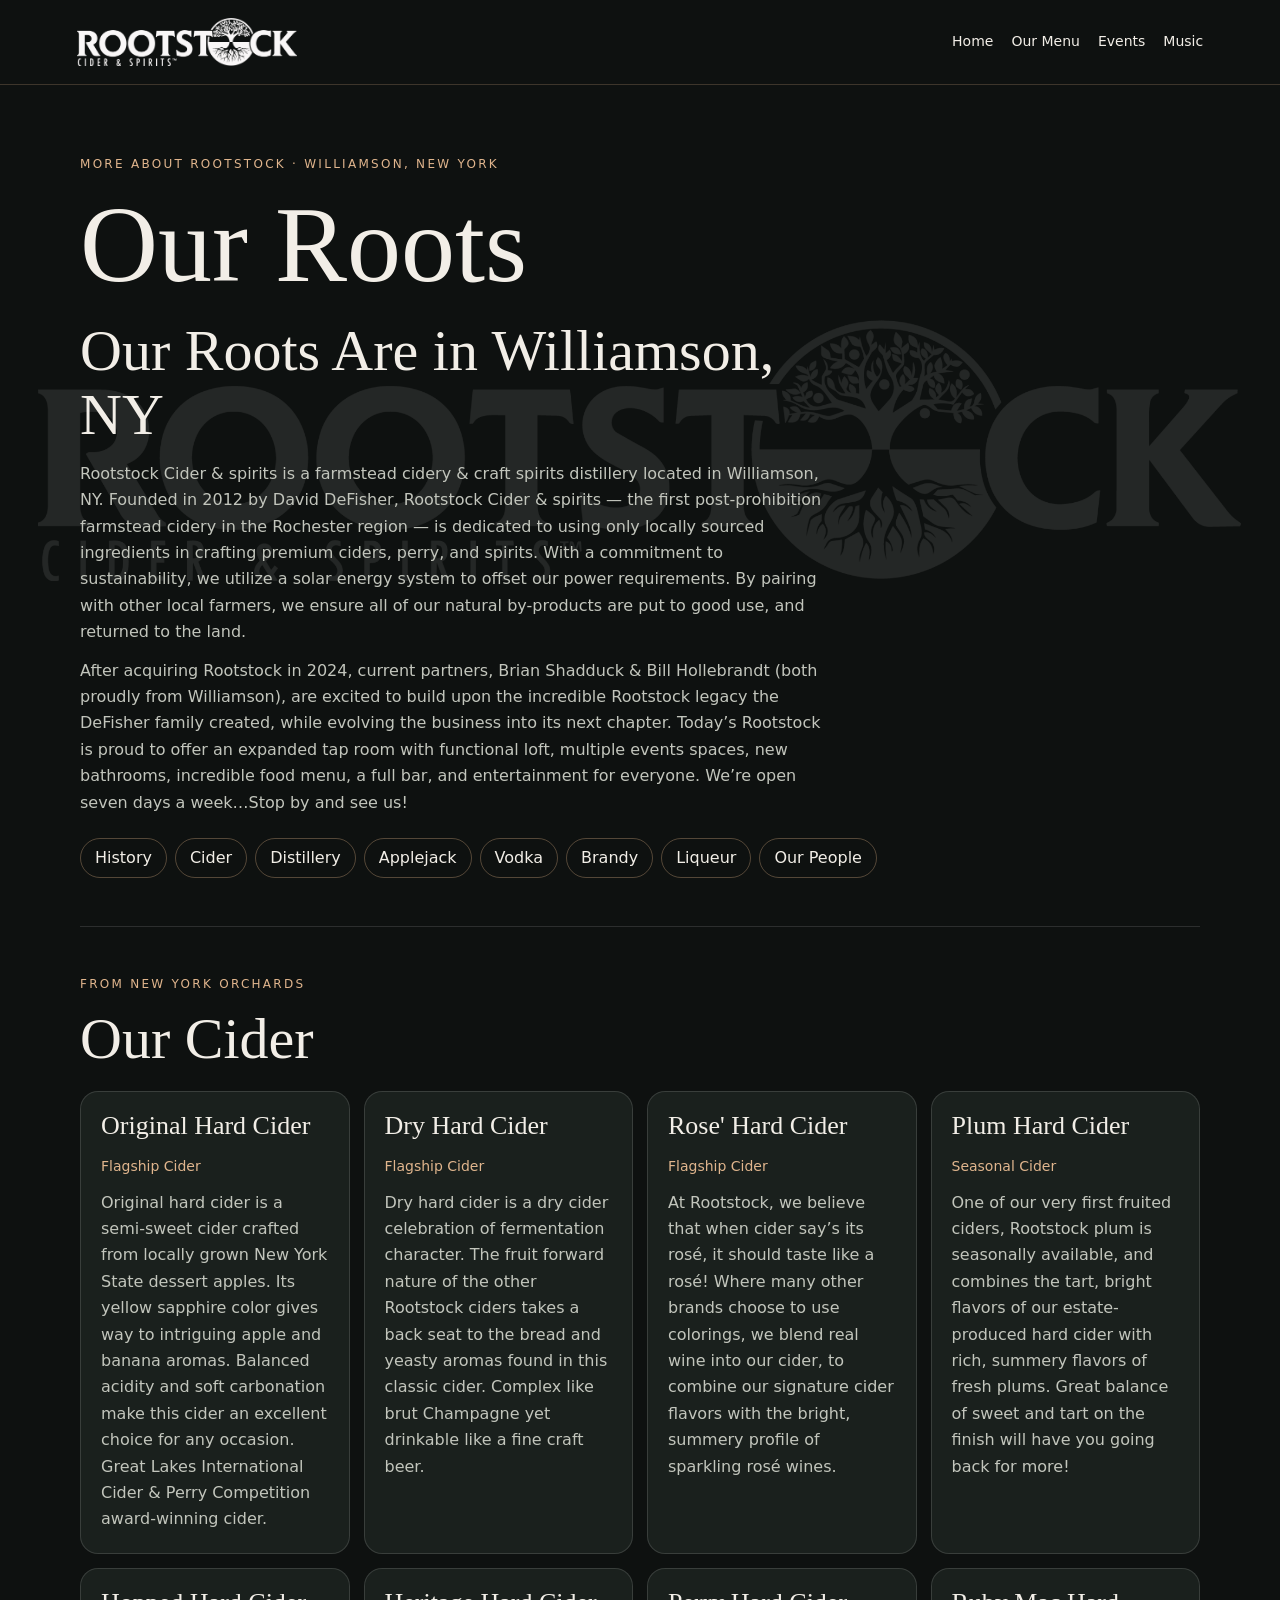
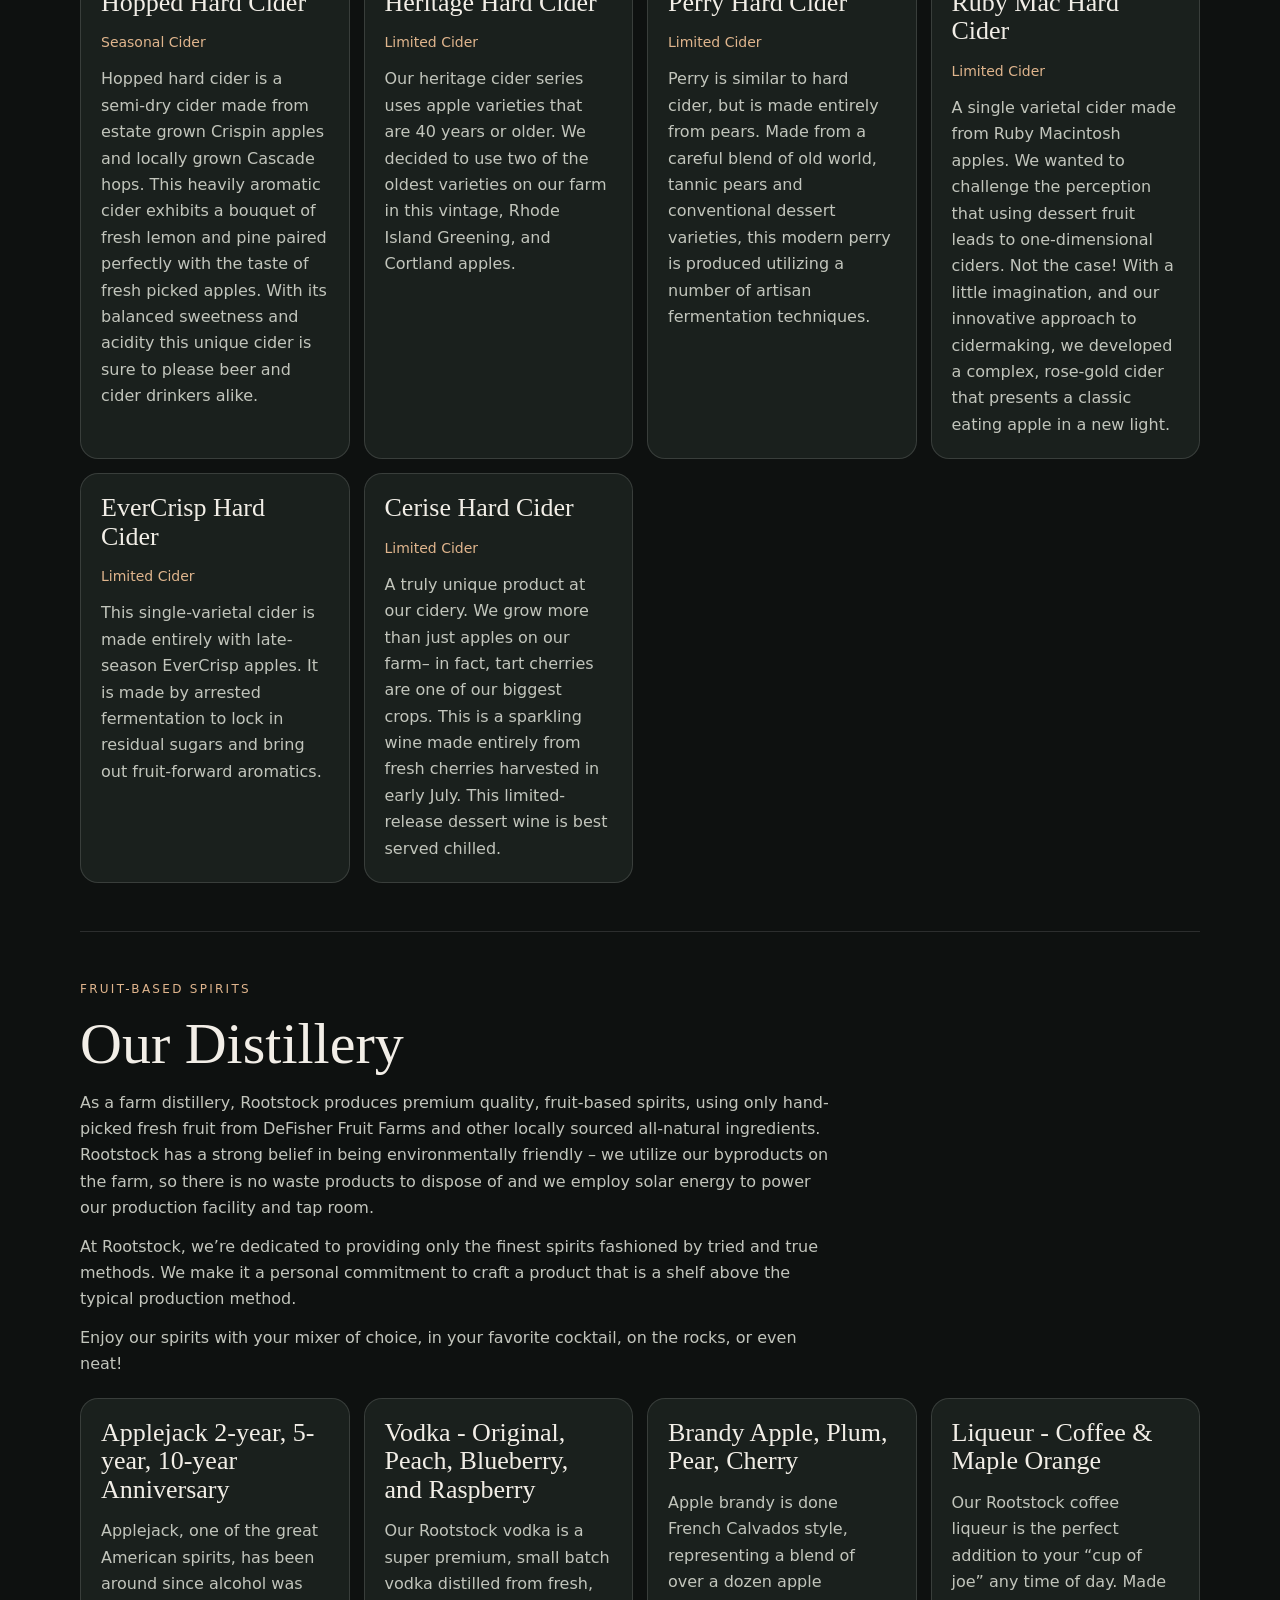
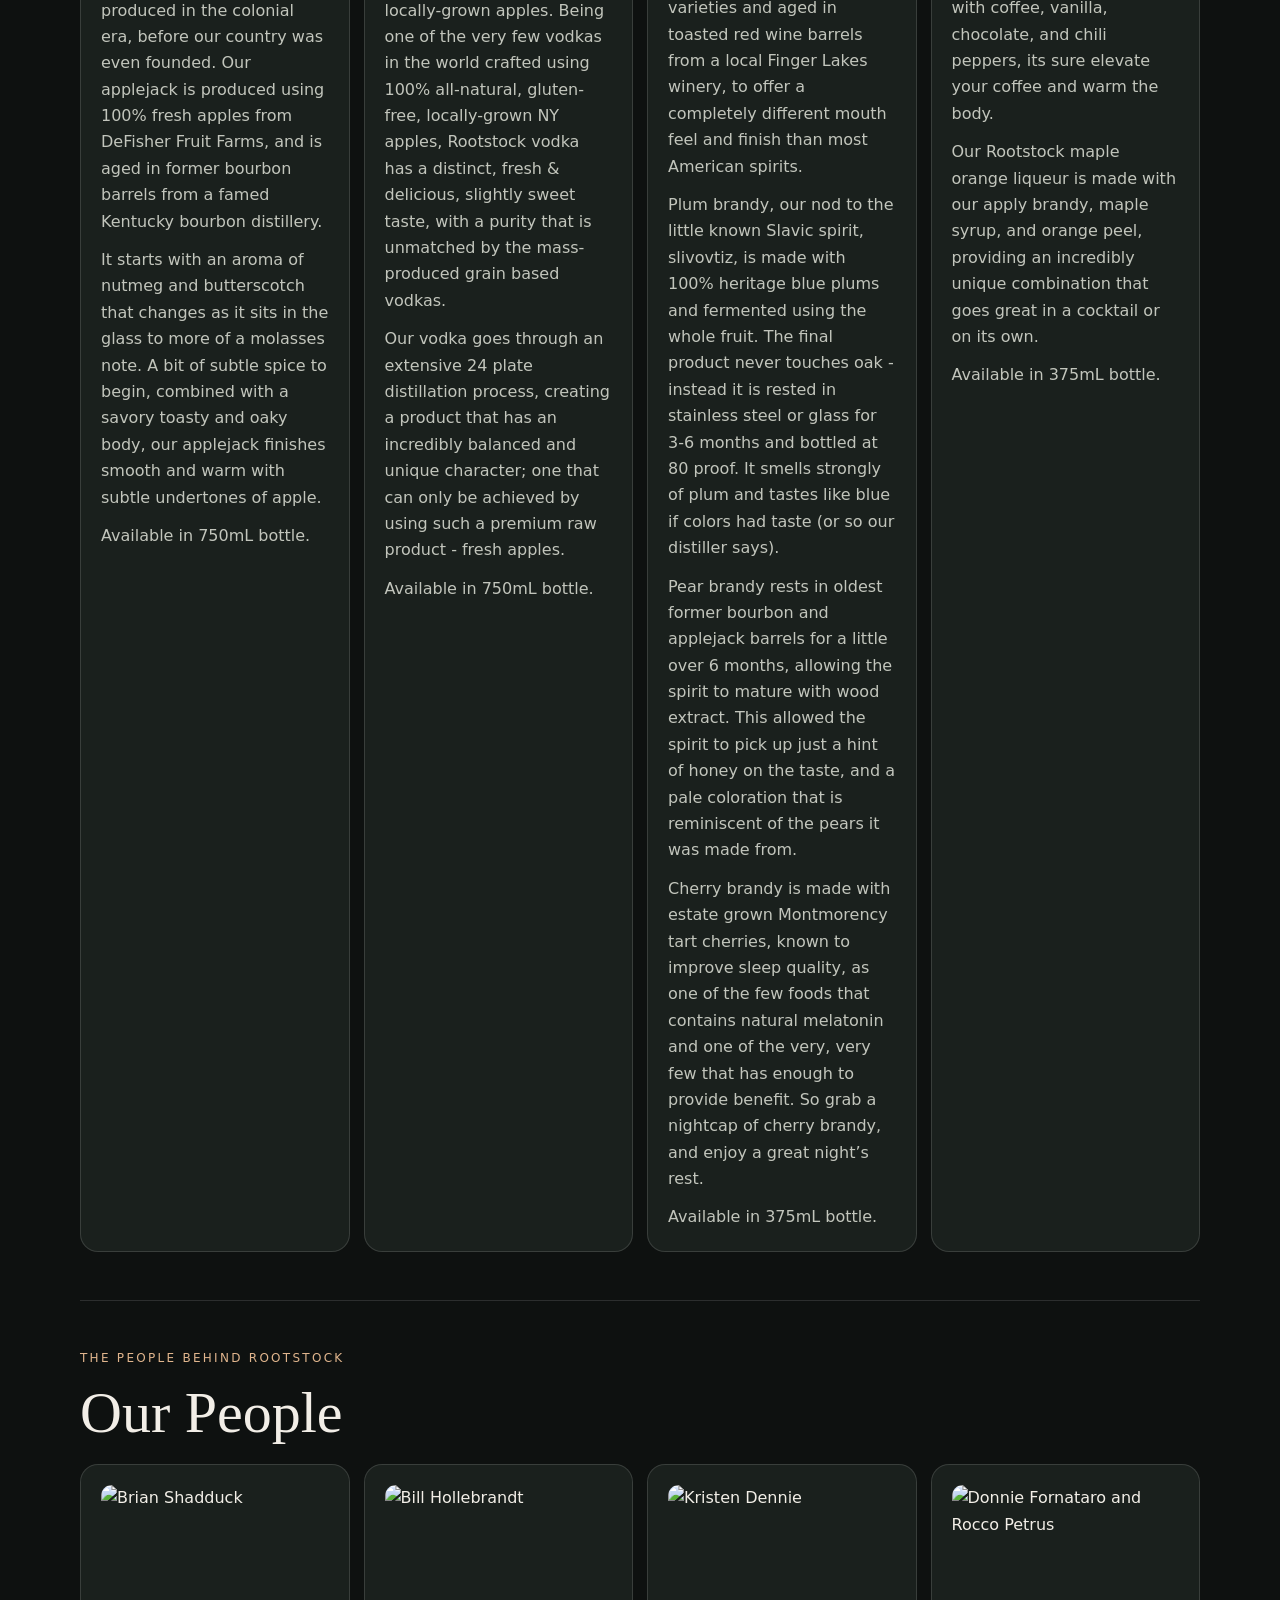
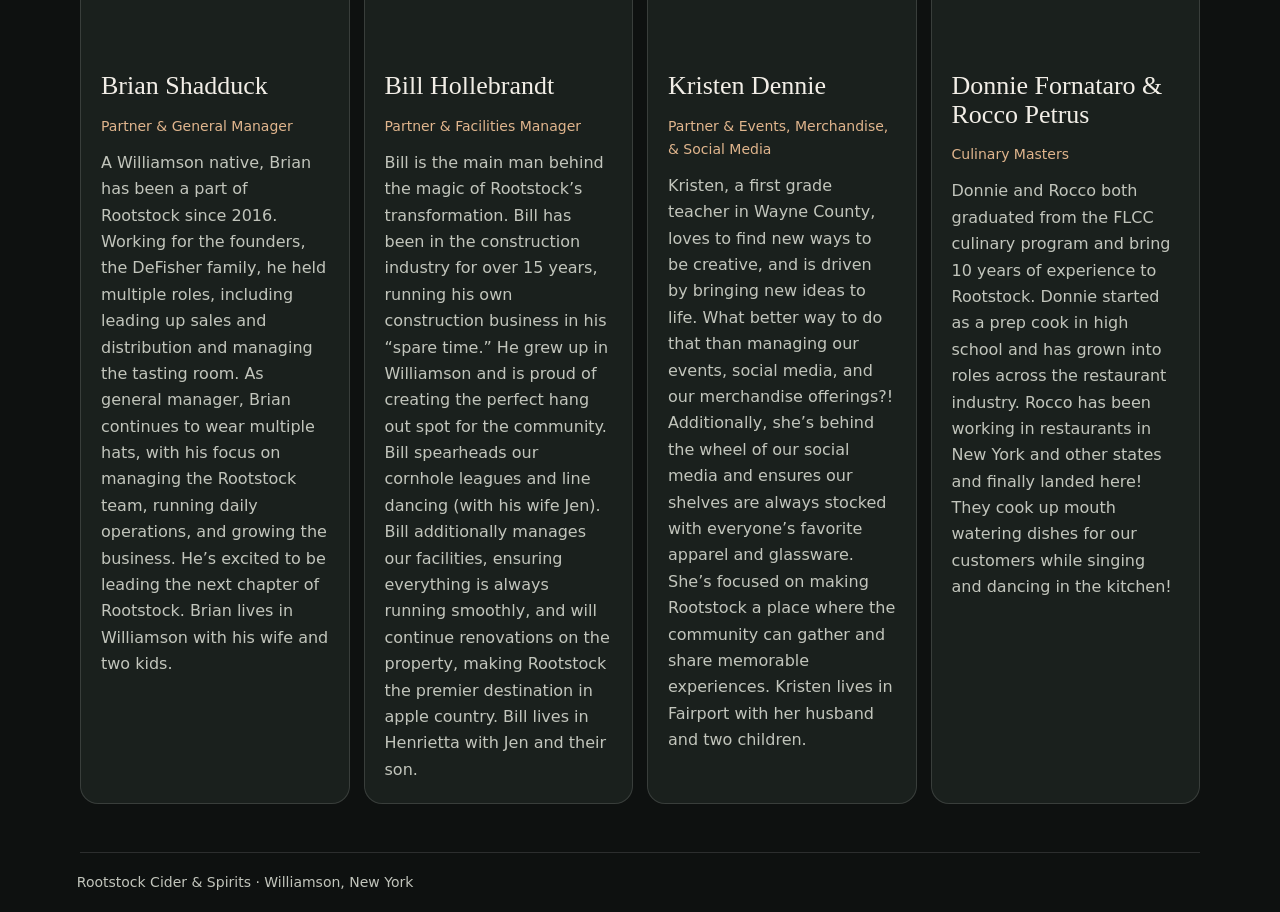
==== commit 10c6e276: "Add bar menu and event inquiry pages to Rootstock preview" ====
--- a/about.html
+++ b/about.html
@@ -7,9 +7,10 @@
 <style>
 :root{color-scheme:dark;--bg:#0e1110;--panel:#1a201d;--ink:#f2eee7;--muted:#c2c5bc;--copper:#e0b58d}*{box-sizing:border-box}body{margin:0;background:var(--bg);color:var(--ink);font:16px/1.65 system-ui,sans-serif}a{color:inherit}header,footer{padding:18px clamp(20px,6vw,100px);border-bottom:1px solid #c9a27c40;display:flex;justify-content:space-between;align-items:center;gap:20px}header img{display:block;width:min(220px,45vw)}header nav{display:flex;gap:18px;flex-wrap:wrap}header nav a{text-decoration:none;font-size:14px}main{width:min(1120px,calc(100% - 40px));margin:auto}section{padding:48px 0;border-bottom:1px solid #ffffff20}h1,h2,h3{font-family:Georgia,serif;line-height:1.1;font-weight:400;margin:0 0 14px}h1{font-size:clamp(50px,9vw,108px)}h2{font-size:clamp(35px,5vw,58px)}h3{font-size:26px}p{color:var(--muted);margin:0 0 12px}p:last-child{margin-bottom:0}.eyebrow{letter-spacing:.19em;text-transform:uppercase;font-size:12px;color:var(--copper)}.intro{padding-top:70px}.intro p:not(.eyebrow),.body-copy{max-width:74ch}.jump{display:flex;flex-wrap:wrap;gap:8px;margin-top:22px}.jump a{padding:6px 14px;border:1px solid #c9a27c60;border-radius:30px;text-decoration:none}.jump a:hover{background:#ffffff16}.grid{display:grid;grid-template-columns:repeat(auto-fit,minmax(min(245px,100%),1fr));gap:14px;margin-top:20px}.card{padding:20px;border:1px solid #ffffff22;border-radius:18px;background:var(--panel)}.card img{display:block;width:100%;aspect-ratio:4/3;object-fit:cover;border-radius:11px;margin-bottom:16px}.role{font-size:14px;color:var(--copper)}footer{border-bottom:0;font-size:14px;color:var(--muted)}@media(max-width:520px){header nav{gap:9px}header nav a{font-size:12px}.intro{padding-top:45px}}
 </style>
+<link rel="stylesheet" href="interior-watermark.css">
 </head>
-<body>
-<header><a href="./" aria-label="Rootstock home"><img src="assets/rootstock-logo-white.png" alt="Rootstock Cider &amp; Spirits"></a><nav aria-label="Main navigation"><a href="./">Home</a><a href="https://www.rootstockciderworks.com/food-menu">Our Menu</a><a href="./#events">Events</a><a href="./#music">Music</a></nav></header>
+<body class="interior-page">
+<header><a href="./" aria-label="Rootstock home"><img src="assets/rootstock-logo-white.png" alt="Rootstock Cider &amp; Spirits"></a><nav aria-label="Main navigation"><a href="./">Home</a><a href="menu.html">Our Menu</a><a href="./#events">Events</a><a href="./#music">Music</a></nav></header>
 <main>
 <section class="intro" id="history"><p class="eyebrow">More About Rootstock · Williamson, New York</p><h1>Our Roots</h1>
 <div class="body-copy"><h2>Our Roots Are in Williamson, NY</h2><p>Rootstock Cider &amp; spirits is a farmstead cidery &amp; craft spirits distillery located in Williamson, NY. Founded in 2012 by David DeFisher, Rootstock Cider &amp; spirits — the first post-prohibition farmstead cidery in the Rochester region — is dedicated to using only locally sourced ingredients in crafting premium ciders, perry, and spirits. With a commitment to sustainability, we utilize a solar energy system to offset our power requirements. By pairing with other local farmers, we ensure all of our natural by-products are put to good use, and returned to the land.</p><p>After acquiring Rootstock in 2024, current partners, Brian Shadduck &amp; Bill Hollebrandt (both proudly from Williamson), are excited to build upon the incredible Rootstock legacy the DeFisher family created, while evolving the business into its next chapter. Today’s Rootstock is proud to offer an expanded tap room with functional loft, multiple events spaces, new bathrooms, incredible food menu, a full bar, and entertainment for everyone. We’re open seven days a week…Stop by and see us!</p></div>
--- a/interior-watermark.css
+++ b/interior-watermark.css
@@ -0,0 +1 @@
+.interior-page{isolation:isolate}.interior-page::before{content:"";position:fixed;inset:0;z-index:-1;pointer-events:none;background:url("assets/rootstock-logo-white.png") center / min(94vw,1400px) auto no-repeat;opacity:.095}.interior-page header{position:relative}
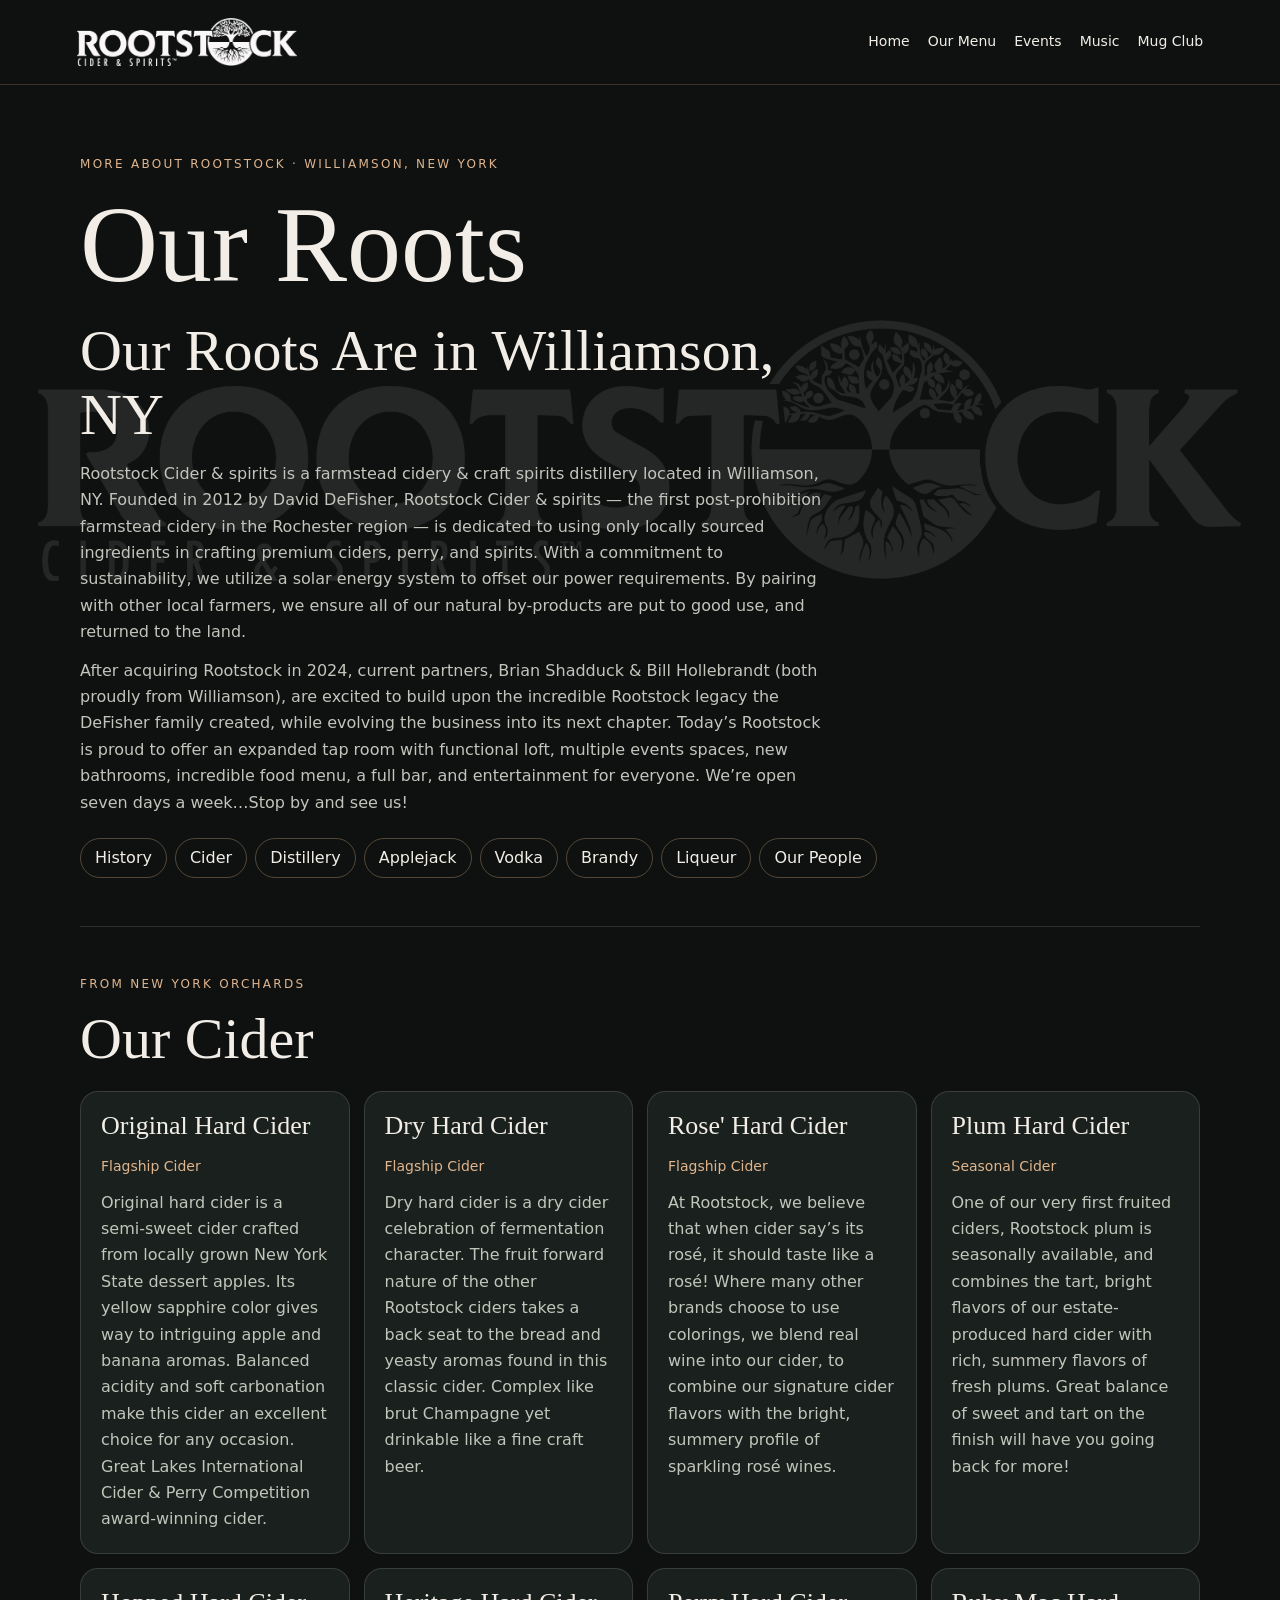
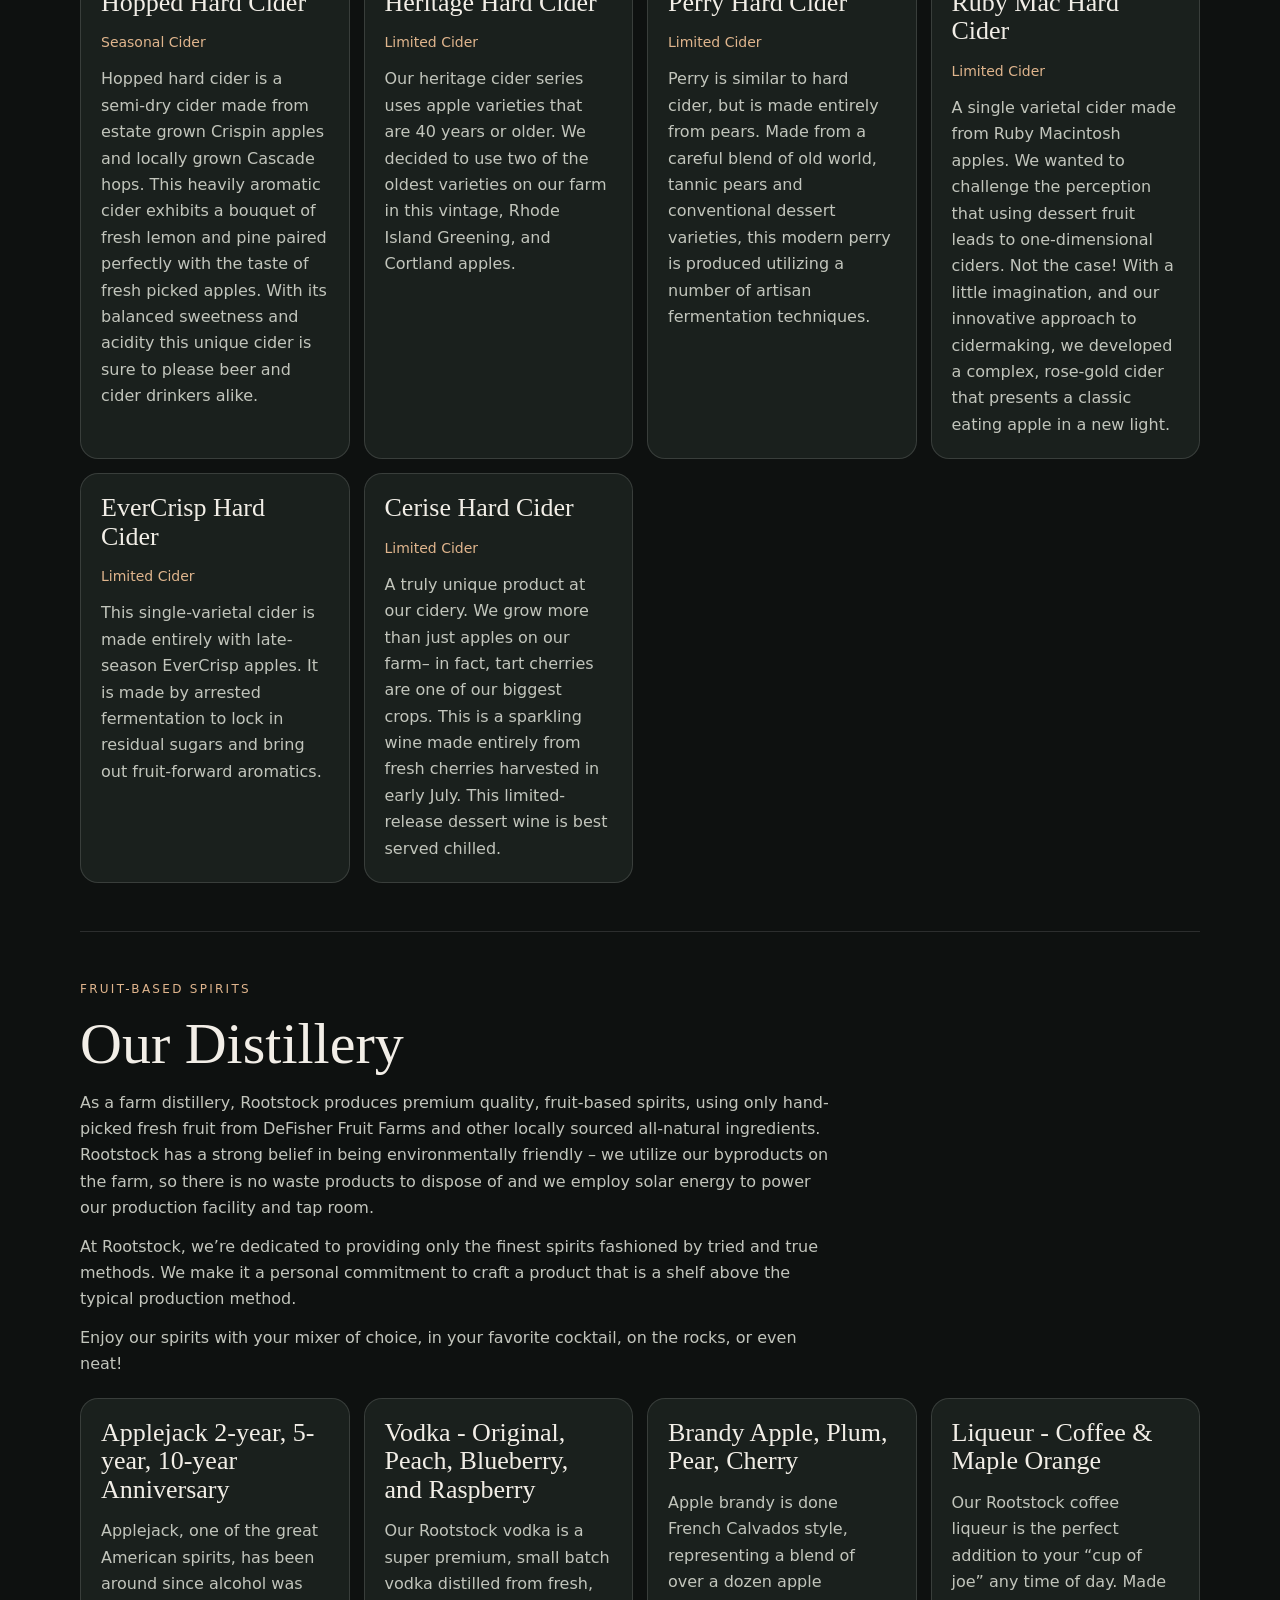
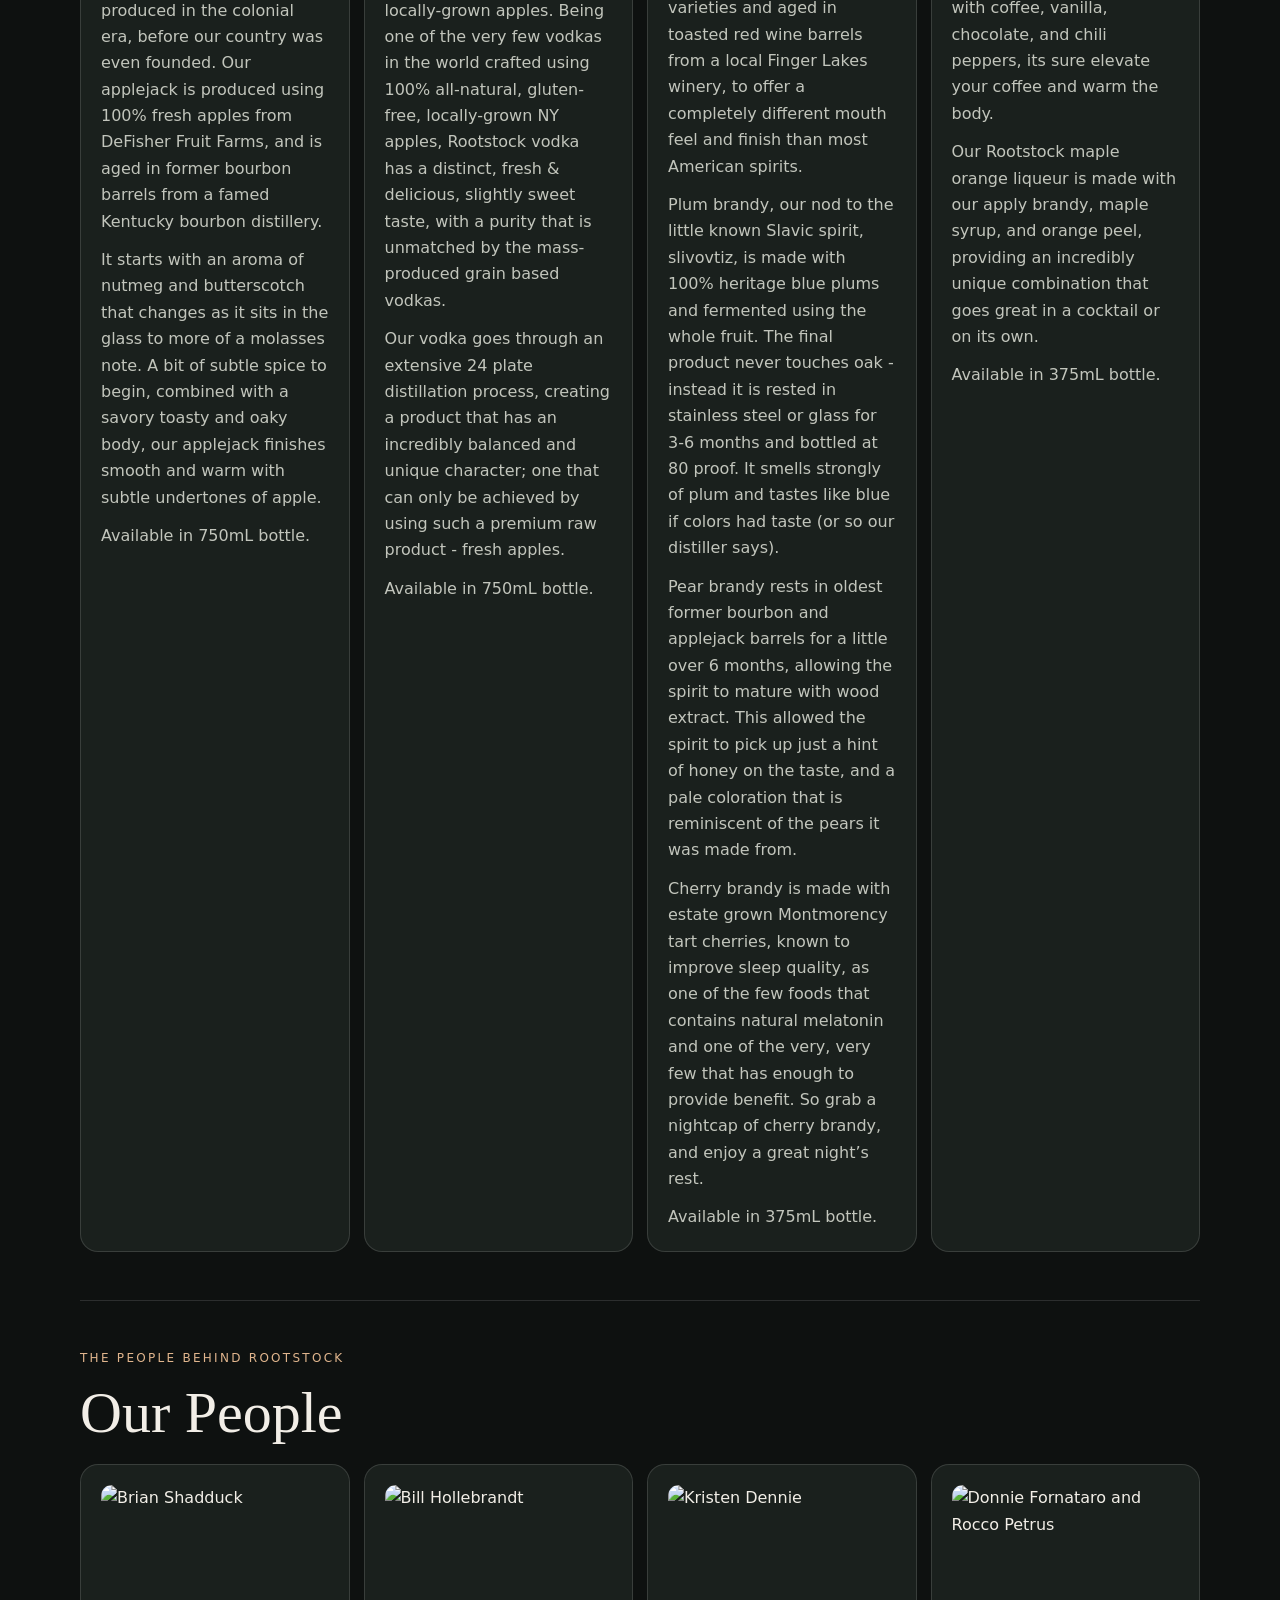
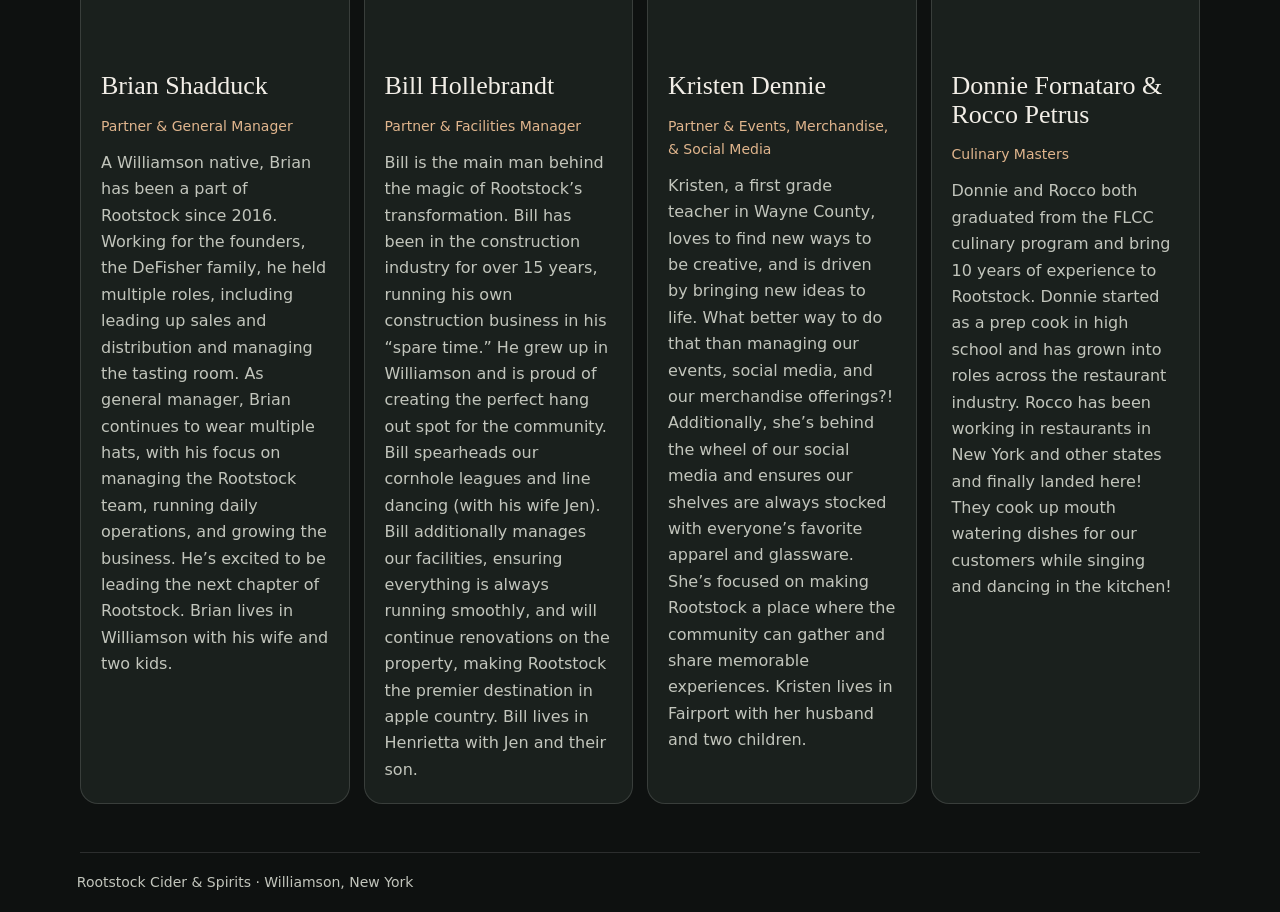
==== commit 83f03629: "Add Mug Club page with current membership benefits and navigation" ====
--- a/about.html
+++ b/about.html
@@ -10,7 +10,7 @@
 <link rel="stylesheet" href="interior-watermark.css">
 </head>
 <body class="interior-page">
-<header><a href="./" aria-label="Rootstock home"><img src="assets/rootstock-logo-white.png" alt="Rootstock Cider &amp; Spirits"></a><nav aria-label="Main navigation"><a href="./">Home</a><a href="menu.html">Our Menu</a><a href="./#events">Events</a><a href="./#music">Music</a></nav></header>
+<header><a href="./" aria-label="Rootstock home"><img src="assets/rootstock-logo-white.png" alt="Rootstock Cider &amp; Spirits"></a><nav aria-label="Main navigation"><a href="./">Home</a><a href="menu.html">Our Menu</a><a href="./#events">Events</a><a href="./#music">Music</a><a href="mug-club.html">Mug Club</a></nav></header>
 <main>
 <section class="intro" id="history"><p class="eyebrow">More About Rootstock · Williamson, New York</p><h1>Our Roots</h1>
 <div class="body-copy"><h2>Our Roots Are in Williamson, NY</h2><p>Rootstock Cider &amp; spirits is a farmstead cidery &amp; craft spirits distillery located in Williamson, NY. Founded in 2012 by David DeFisher, Rootstock Cider &amp; spirits — the first post-prohibition farmstead cidery in the Rochester region — is dedicated to using only locally sourced ingredients in crafting premium ciders, perry, and spirits. With a commitment to sustainability, we utilize a solar energy system to offset our power requirements. By pairing with other local farmers, we ensure all of our natural by-products are put to good use, and returned to the land.</p><p>After acquiring Rootstock in 2024, current partners, Brian Shadduck &amp; Bill Hollebrandt (both proudly from Williamson), are excited to build upon the incredible Rootstock legacy the DeFisher family created, while evolving the business into its next chapter. Today’s Rootstock is proud to offer an expanded tap room with functional loft, multiple events spaces, new bathrooms, incredible food menu, a full bar, and entertainment for everyone. We’re open seven days a week…Stop by and see us!</p></div>
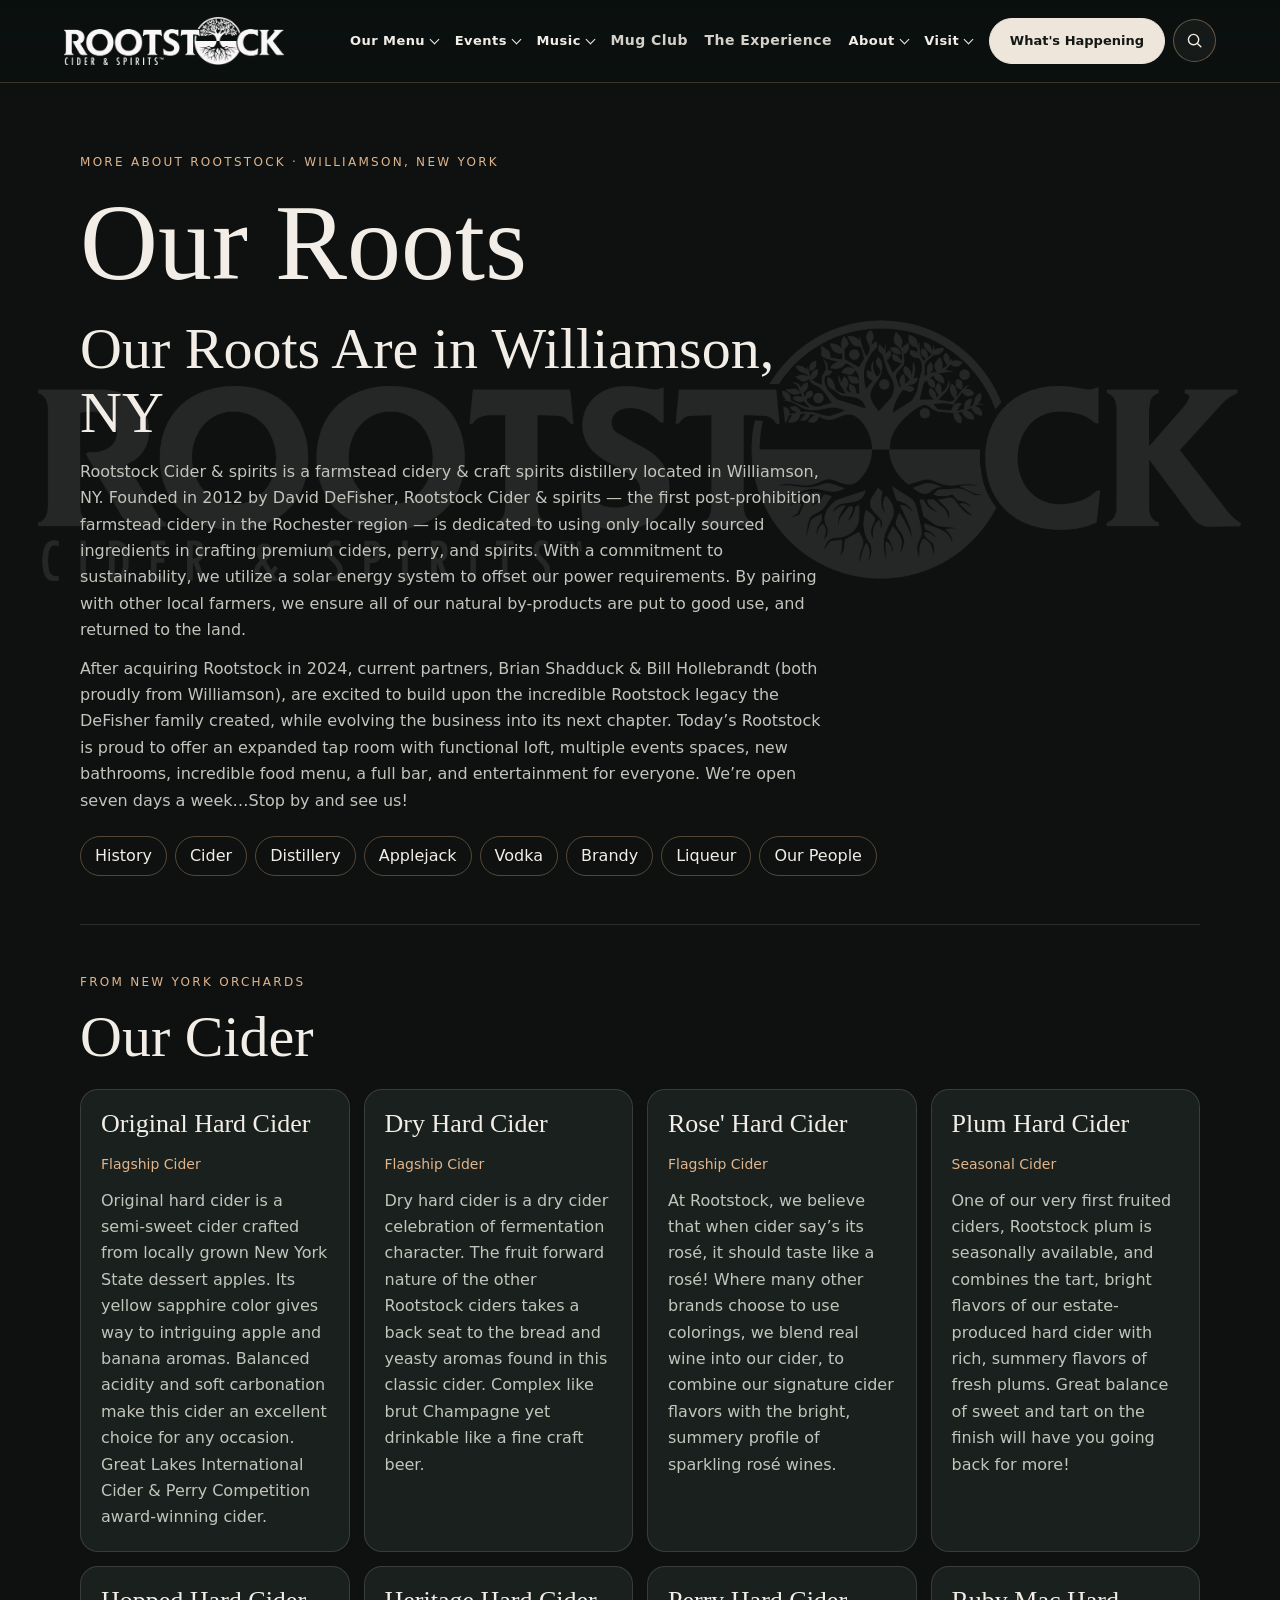
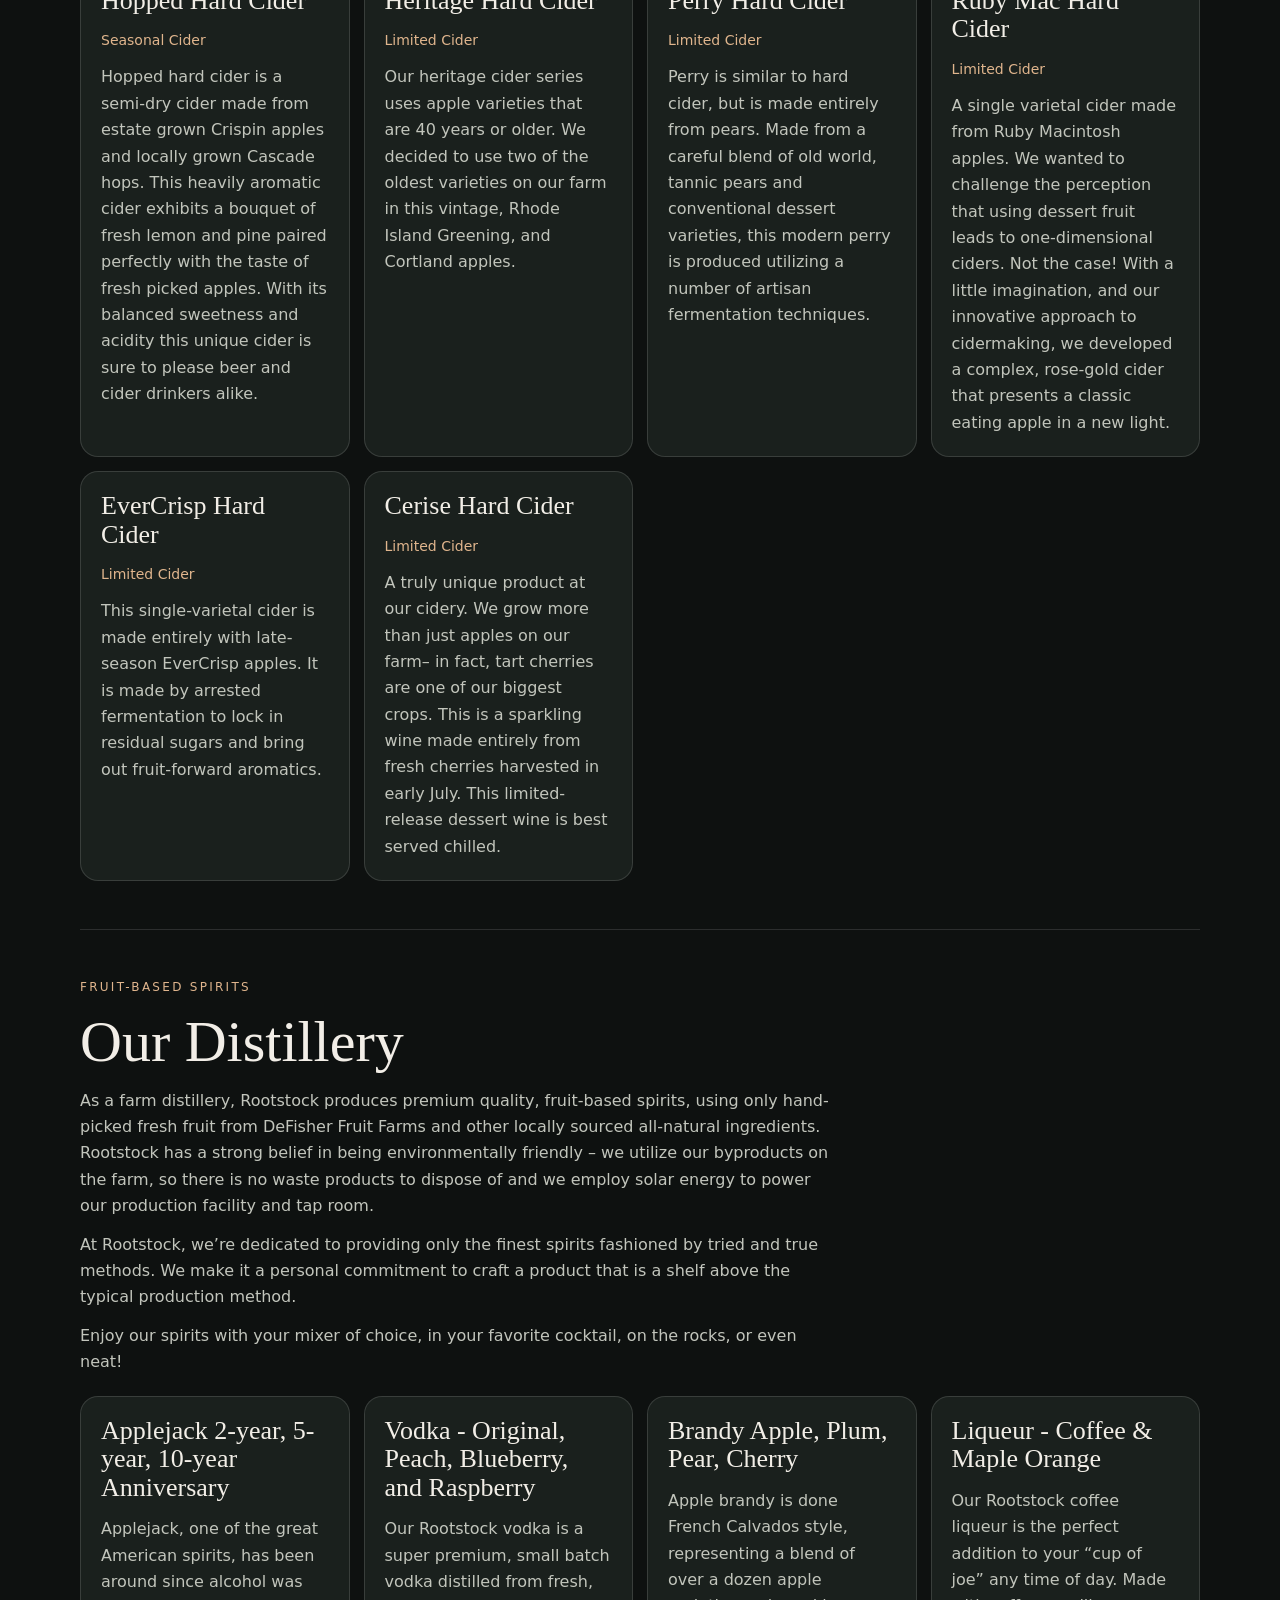
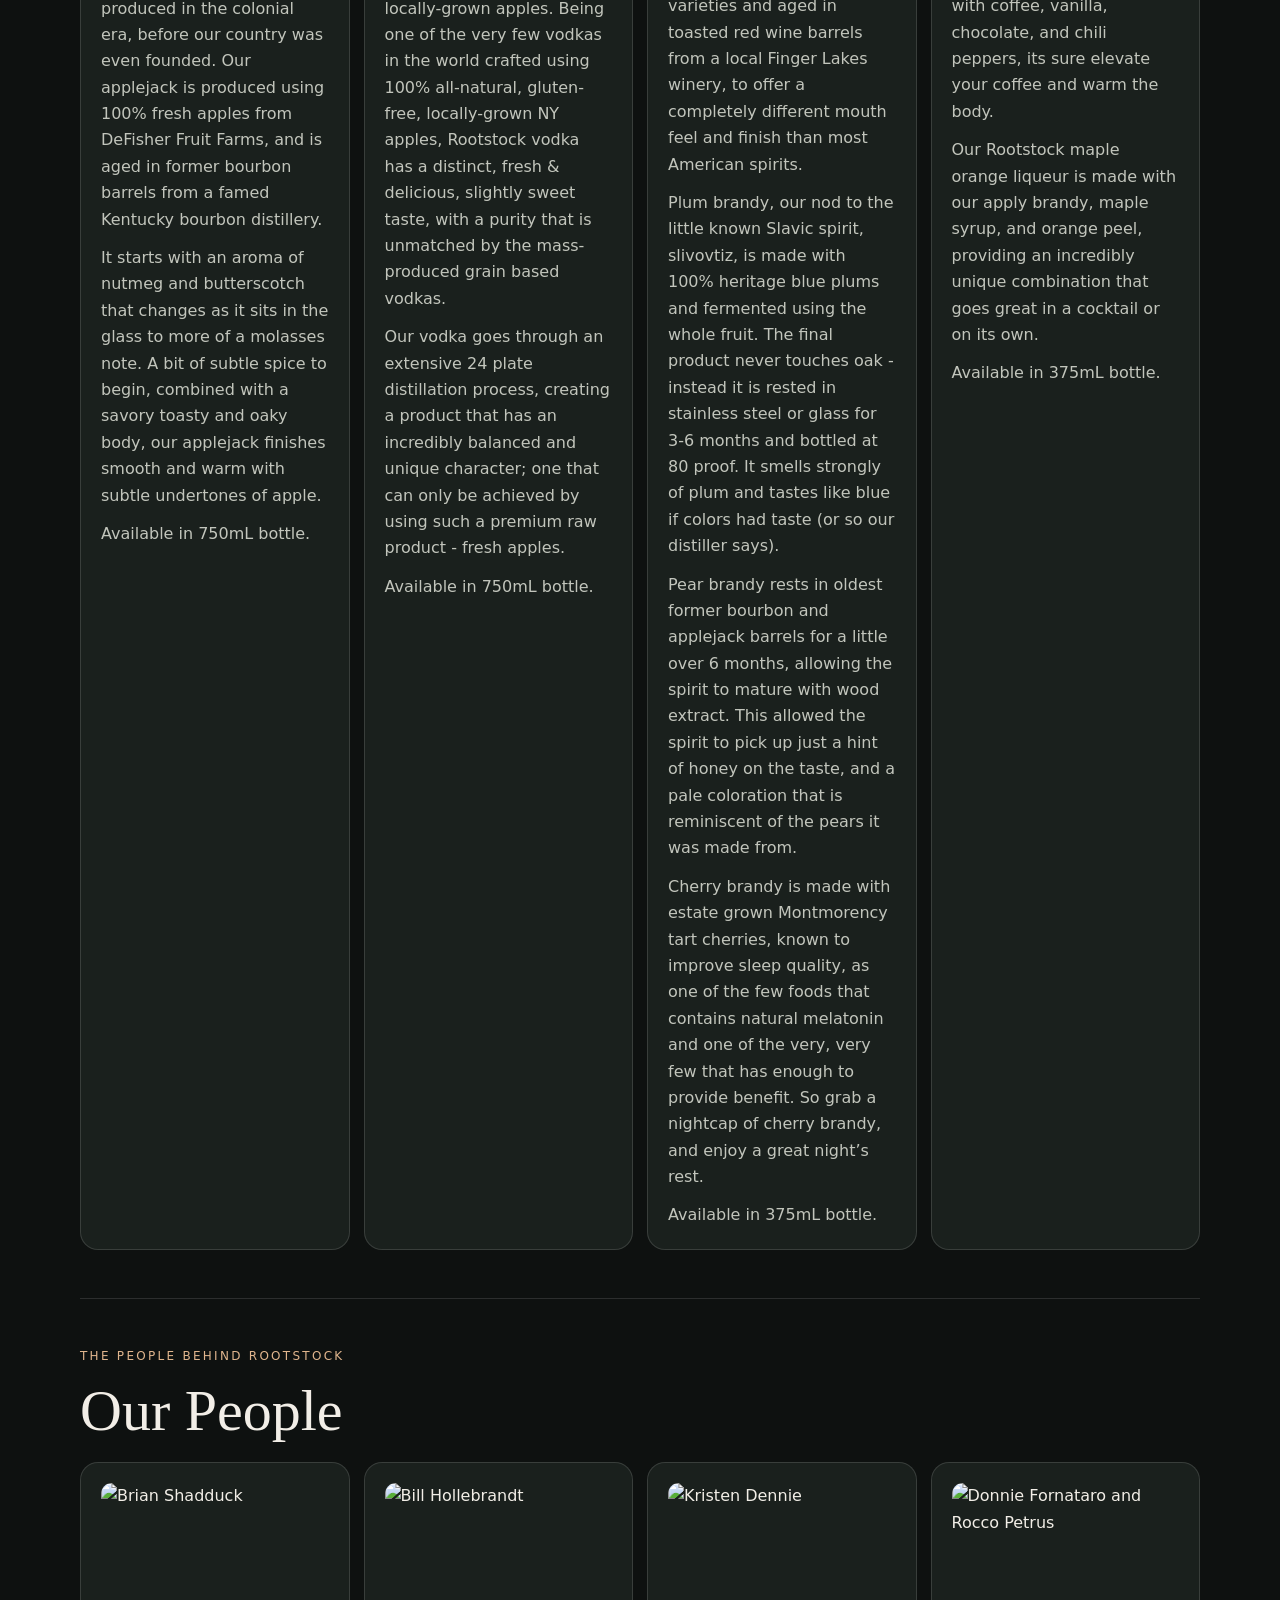
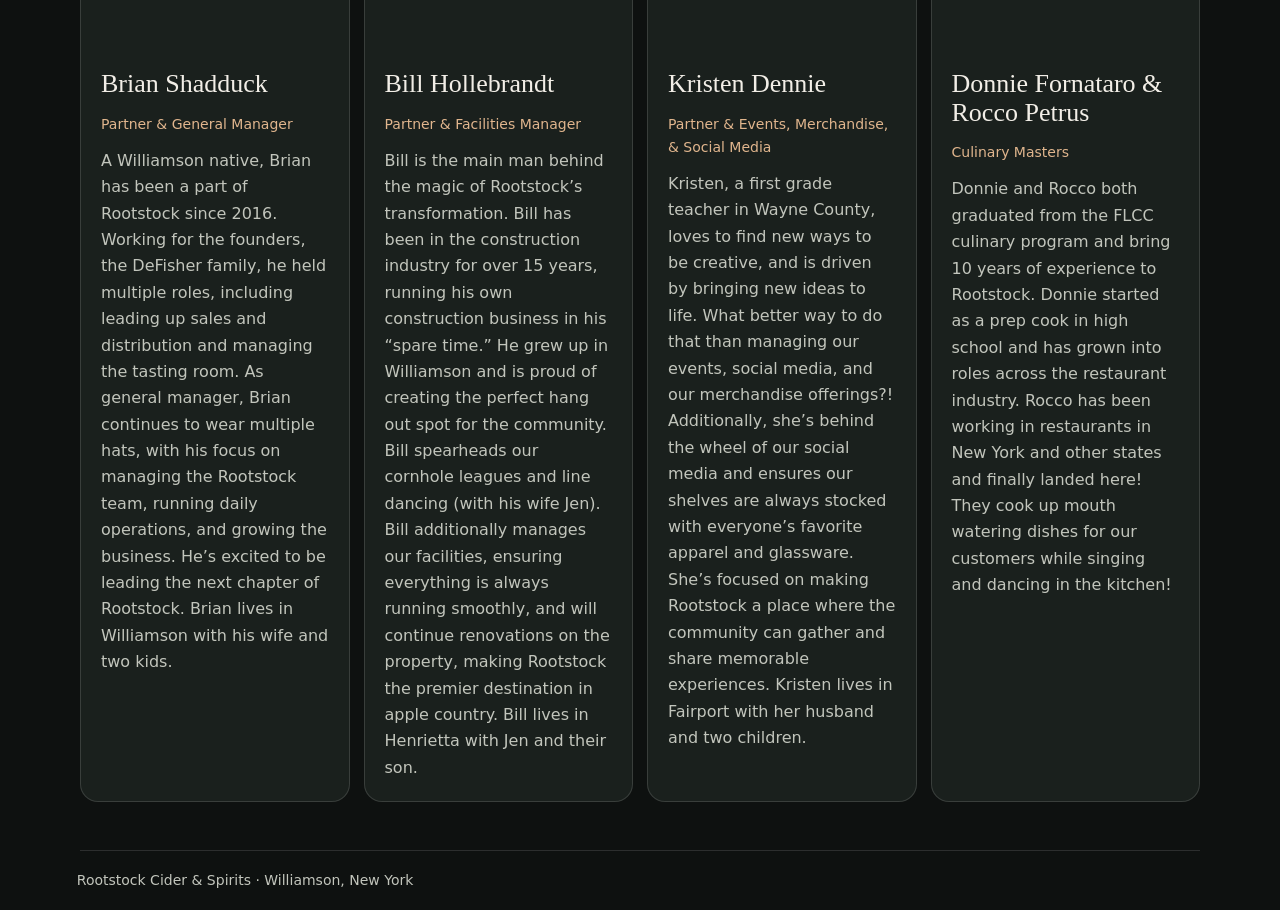
==== commit 7b9168a9: "Use consistent navigation, dropdowns, and search across all website pages" ====
--- a/about.html
+++ b/about.html
@@ -8,9 +8,16 @@
 :root{color-scheme:dark;--bg:#0e1110;--panel:#1a201d;--ink:#f2eee7;--muted:#c2c5bc;--copper:#e0b58d}*{box-sizing:border-box}body{margin:0;background:var(--bg);color:var(--ink);font:16px/1.65 system-ui,sans-serif}a{color:inherit}header,footer{padding:18px clamp(20px,6vw,100px);border-bottom:1px solid #c9a27c40;display:flex;justify-content:space-between;align-items:center;gap:20px}header img{display:block;width:min(220px,45vw)}header nav{display:flex;gap:18px;flex-wrap:wrap}header nav a{text-decoration:none;font-size:14px}main{width:min(1120px,calc(100% - 40px));margin:auto}section{padding:48px 0;border-bottom:1px solid #ffffff20}h1,h2,h3{font-family:Georgia,serif;line-height:1.1;font-weight:400;margin:0 0 14px}h1{font-size:clamp(50px,9vw,108px)}h2{font-size:clamp(35px,5vw,58px)}h3{font-size:26px}p{color:var(--muted);margin:0 0 12px}p:last-child{margin-bottom:0}.eyebrow{letter-spacing:.19em;text-transform:uppercase;font-size:12px;color:var(--copper)}.intro{padding-top:70px}.intro p:not(.eyebrow),.body-copy{max-width:74ch}.jump{display:flex;flex-wrap:wrap;gap:8px;margin-top:22px}.jump a{padding:6px 14px;border:1px solid #c9a27c60;border-radius:30px;text-decoration:none}.jump a:hover{background:#ffffff16}.grid{display:grid;grid-template-columns:repeat(auto-fit,minmax(min(245px,100%),1fr));gap:14px;margin-top:20px}.card{padding:20px;border:1px solid #ffffff22;border-radius:18px;background:var(--panel)}.card img{display:block;width:100%;aspect-ratio:4/3;object-fit:cover;border-radius:11px;margin-bottom:16px}.role{font-size:14px;color:var(--copper)}footer{border-bottom:0;font-size:14px;color:var(--muted)}@media(max-width:520px){header nav{gap:9px}header nav a{font-size:12px}.intro{padding-top:45px}}
 </style>
 <link rel="stylesheet" href="interior-watermark.css">
+<link rel="stylesheet" href="site-navigation.css">
 </head>
 <body class="interior-page">
-<header><a href="./" aria-label="Rootstock home"><img src="assets/rootstock-logo-white.png" alt="Rootstock Cider &amp; Spirits"></a><nav aria-label="Main navigation"><a href="./">Home</a><a href="menu.html">Our Menu</a><a href="./#events">Events</a><a href="./#music">Music</a><a href="mug-club.html">Mug Club</a></nav></header>
+<header id="site-header"><a class="brand" href="./" aria-label="Rootstock Cider & Spirits"><img alt="Rootstock Cider & Spirits" src="assets/rootstock-logo-white.png" style="display:block;width:220px;max-width:38vw;height:auto"></a><nav class="nav" aria-label="Main navigation"><details class="about-dropdown menu-dropdown"><summary>Our Menu</summary><div class="about-options"><a href="menu.html">Food Menu</a><a href="bar-menu.html">Cider &amp; Spirits</a><a href="./#specials">Weekly Specials</a></div></details><details class="about-dropdown"><summary>Events</summary><div class="about-options"><a href="./#events">Events Calendar</a><a href="plan-an-event.html">Plan an Event</a></div></details><details class="about-dropdown"><summary>Music</summary><div class="about-options"><a href="music.html#music">See the Music Lineup</a><a href="music.html#apply">Apply to Play</a><a href="music.html#gallery">Photo Gallery</a></div></details><a href="mug-club.html">Mug Club</a><a href="./#experience">The Experience</a><details class="about-dropdown"><summary>About</summary><div class="about-options"><a href="about.html">More About Rootstock</a><a href="about.html#history">Our History</a><a href="about.html#cider">Our Cider</a><a href="about.html#distillery">Our Distillery</a><a href="about.html#applejack">Applejack</a><a href="about.html#vodka">Vodka</a><a href="about.html#brandy">Brandy</a><a href="about.html#liqueur">Liqueur</a></div></details><details class="about-dropdown"><summary>Visit</summary><div class="about-options"><a href="./#visit">Visit Rootstock</a><a href="https://www.facebook.com/RootstockCiderAndSpirits">Facebook</a><a href="https://www.instagram.com/rootstockciderandspirits/">Instagram</a></div></details><div class="header-tools"><a class="pill" href="./#events">What's Happening</a><button class="search-toggle" type="button" aria-label="Search website" aria-haspopup="dialog"><svg aria-hidden="true" width="19" height="19" viewBox="0 0 24 24" fill="none" stroke="currentColor" stroke-width="1.8" stroke-linecap="round"><circle cx="10.8" cy="10.8" r="6.5"/><path d="m16 16 4 4"/></svg></button></div></nav><div class="mobile-links"><details><summary class="pill">Menu</summary><nav aria-label="Main navigation"><details class="about-dropdown menu-dropdown"><summary>Our Menu</summary><div class="about-options"><a href="menu.html">Food Menu</a><a href="bar-menu.html">Cider &amp; Spirits</a><a href="./#specials">Weekly Specials</a></div></details><details class="about-dropdown"><summary>Events</summary><div class="about-options"><a href="./#events">Events Calendar</a><a href="plan-an-event.html">Plan an Event</a></div></details><details class="about-dropdown"><summary>Music</summary><div class="about-options"><a href="music.html#music">See the Music Lineup</a><a href="music.html#apply">Apply to Play</a><a href="music.html#gallery">Photo Gallery</a></div></details><a href="mug-club.html">Mug Club</a><a href="./#experience">The Experience</a><details class="about-dropdown"><summary>About</summary><div class="about-options"><a href="about.html">More About Rootstock</a><a href="about.html#history">Our History</a><a href="about.html#cider">Our Cider</a><a href="about.html#distillery">Our Distillery</a><a href="about.html#applejack">Applejack</a><a href="about.html#vodka">Vodka</a><a href="about.html#brandy">Brandy</a><a href="about.html#liqueur">Liqueur</a></div></details><details class="about-dropdown"><summary>Visit</summary><div class="about-options"><a href="./#visit">Visit Rootstock</a><a href="https://www.facebook.com/RootstockCiderAndSpirits">Facebook</a><a href="https://www.instagram.com/rootstockciderandspirits/">Instagram</a></div></details></nav></details><button class="search-toggle" type="button" aria-label="Search website" aria-haspopup="dialog"><svg aria-hidden="true" width="19" height="19" viewBox="0 0 24 24" fill="none" stroke="currentColor" stroke-width="1.8" stroke-linecap="round"><circle cx="10.8" cy="10.8" r="6.5"/><path d="m16 16 4 4"/></svg></button></div></header>
+<dialog class="ticket-preview search-dialog" id="site-search" aria-labelledby="search-title">
+<div class="search-head"><h2 id="search-title">Search Rootstock</h2><form method="dialog"><button class="search-toggle" aria-label="Close search">×</button></form></div>
+<label for="site-search-query">What are you looking for?</label>
+<input id="site-search-query" type="search" placeholder="Try menu, jam night, or private events" autofocus>
+<p id="site-search-status" class="sub" role="status"></p><ul class="search-results" id="site-search-results"></ul>
+</dialog>
 <main>
 <section class="intro" id="history"><p class="eyebrow">More About Rootstock · Williamson, New York</p><h1>Our Roots</h1>
 <div class="body-copy"><h2>Our Roots Are in Williamson, NY</h2><p>Rootstock Cider &amp; spirits is a farmstead cidery &amp; craft spirits distillery located in Williamson, NY. Founded in 2012 by David DeFisher, Rootstock Cider &amp; spirits — the first post-prohibition farmstead cidery in the Rochester region — is dedicated to using only locally sourced ingredients in crafting premium ciders, perry, and spirits. With a commitment to sustainability, we utilize a solar energy system to offset our power requirements. By pairing with other local farmers, we ensure all of our natural by-products are put to good use, and returned to the land.</p><p>After acquiring Rootstock in 2024, current partners, Brian Shadduck &amp; Bill Hollebrandt (both proudly from Williamson), are excited to build upon the incredible Rootstock legacy the DeFisher family created, while evolving the business into its next chapter. Today’s Rootstock is proud to offer an expanded tap room with functional loft, multiple events spaces, new bathrooms, incredible food menu, a full bar, and entertainment for everyone. We’re open seven days a week…Stop by and see us!</p></div>
@@ -29,4 +36,6 @@
 <article class="card"><img loading="lazy" src="https://images.squarespace-cdn.com/content/v1/5b2c0758b27e39f8f8a97d55/0d458506-c71d-44ae-aaba-701851c6cf9e/IMG_8237.jpg?format=750w" alt="Kristen Dennie"><h3>Kristen Dennie</h3><p class="role">Partner &amp; Events, Merchandise, &amp; Social Media</p><p>Kristen, a first grade teacher in Wayne County, loves to find new ways to be creative, and is driven by bringing new ideas to life. What better way to do that than managing our events, social media, and our merchandise offerings?! Additionally, she’s behind the wheel of our social media and ensures our shelves are always stocked with everyone’s favorite apparel and glassware. She’s focused on making Rootstock a place where the community can gather and share memorable experiences. Kristen lives in Fairport with her husband and two children.</p></article>
 <article class="card"><img loading="lazy" src="https://images.squarespace-cdn.com/content/v1/5b2c0758b27e39f8f8a97d55/b23e4b81-5df4-4580-a776-dc9cd1bb8f74/IMG_9347.jpeg?format=750w" alt="Donnie Fornataro and Rocco Petrus"><h3>Donnie Fornataro &amp; Rocco Petrus</h3><p class="role">Culinary Masters</p><p>Donnie and Rocco both graduated from the FLCC culinary program and bring 10 years of experience to Rootstock.  Donnie started as a prep cook in high school and has grown into roles across the restaurant industry. Rocco has been working in restaurants in New York and other states and finally landed here!  They cook up mouth watering dishes for our customers while singing and dancing in the kitchen!</p></article>
 </div></section>
-</main><footer>Rootstock Cider &amp; Spirits · Williamson, New York</footer></body></html>+</main><footer>Rootstock Cider &amp; Spirits · Williamson, New York</footer><script src="event-data.js"></script>
+<script src="site-navigation.js"></script>
+</body></html>
--- a/site-navigation.css
+++ b/site-navigation.css
@@ -0,0 +1,47 @@
+
+#site-header{position:relative;z-index:10;display:flex;align-items:center;justify-content:space-between;flex-wrap:nowrap;gap:14px;margin:0;padding:17px clamp(20px,5vw,90px);background:linear-gradient(#0b100ff5,#0b100fc2);border-bottom:1px solid #c9a27c40;color:#f2eee7;font:600 13px/1.5 system-ui,sans-serif;letter-spacing:.035em}
+body:not(.interior-page) #site-header{position:absolute;inset:0 0 auto}
+#site-header *{box-sizing:border-box}
+#site-header a{color:inherit;text-decoration:none}
+#site-header .brand{flex-shrink:0;padding:0;margin:0;letter-spacing:normal}
+#site-header .brand img{display:block;width:220px;max-width:38vw;height:auto}
+#site-header .nav{display:flex;align-items:center;flex-wrap:nowrap;gap:clamp(10px,1.3vw,22px);font:inherit;letter-spacing:inherit;white-space:nowrap}
+#site-header .nav>a{opacity:.87;padding:9px 0;border-bottom:1px solid transparent}
+#site-header .nav>a:hover,#site-header .nav>a:focus-visible{opacity:1;border-bottom-color:#c9a27c}
+#site-header .about-dropdown{position:relative}
+#site-header summary{cursor:pointer;list-style:none}
+#site-header summary::-webkit-details-marker{display:none}
+#site-header .about-dropdown>summary{display:flex;align-items:center;gap:6px;padding:9px 0}
+#site-header .about-dropdown>summary:after{content:"";width:6px;height:6px;border-right:1px solid currentColor;border-bottom:1px solid currentColor;transform:rotate(45deg);margin-top:-3px}
+#site-header .about-options{position:absolute;top:calc(100% + 6px);left:0;min-width:195px;padding:6px;border:1px solid #ffffff30;border-radius:14px;background:#1a201d;box-shadow:0 12px 35px #0007}
+#site-header .about-options a{display:block;padding:9px 11px;border-radius:8px}
+#site-header .about-options a:hover,#site-header .about-options a:focus-visible{background:#ffffff15}
+#site-header .header-tools{display:flex;align-items:center;gap:8px}
+#site-header .pill{display:inline-block;border:1px solid #eee6db;border-radius:100px;padding:12px 20px;background:#eee6db;color:#141815;font:inherit;letter-spacing:normal}
+#site-header .pill:hover{background:#fff5e7}
+#site-header .mobile-links{display:none}
+#site-header .search-toggle,#site-search .search-toggle{display:grid;place-items:center;min-width:43px;min-height:43px;padding:0;border:1px solid #c9a27c70;border-radius:50%;color:#f2eee7;background:#ffffff0b;cursor:pointer;font:20px system-ui,sans-serif}
+#site-header .search-toggle:hover,#site-search .search-toggle:hover{background:#ffffff20}
+#site-header :is(a,button,summary):focus-visible,#site-search :is(a,button,input):focus-visible{outline:2px solid #dfbd9d;outline-offset:4px}
+#site-search{box-sizing:border-box;width:min(560px,calc(100% - 32px));max-width:560px;max-height:75vh;padding:28px;border:1px solid #ffffff40;border-radius:22px;background:#1a201d;color:#f2eee7;font:16px/1.55 system-ui,sans-serif}
+#site-search::backdrop{background:#000a}
+#site-search .search-head{display:flex;justify-content:space-between;align-items:center;gap:12px}
+#site-search h2{font:30px/1.1 Georgia,serif;letter-spacing:normal;margin:0}
+#site-search label{display:block;margin-top:16px}
+#site-search input{box-sizing:border-box;width:100%;padding:12px;margin:12px 0;background:#0e1110;color:#f2eee7;border:1px solid #ffffff55;border-radius:8px;font:inherit}
+#site-search .sub{color:#b7b9b2}
+#site-search .search-results{list-style:none;padding:0;margin:0}
+#site-search .search-results a{display:block;padding:10px;border-bottom:1px solid #ffffff22;color:inherit;text-decoration:none}
+#site-search .search-results a:hover{background:#ffffff15}
+#site-search .search-results small{display:block;color:#b7b9b2;margin-top:3px}
+@media(max-width:1200px){
+ #site-header .nav{display:none}
+ #site-header .mobile-links{display:flex;align-items:center;gap:8px}
+ #site-header .mobile-links>details{position:relative}
+ #site-header .mobile-links nav{display:block;position:absolute;right:0;top:calc(100% + 12px);width:min(300px,calc(100vw - 40px));max-height:75vh;overflow:auto;padding:7px;background:#1a201d;border:1px solid #ffffff30;border-radius:14px;box-shadow:0 12px 35px #0007;font:inherit}
+ #site-header .mobile-links nav>a{display:block;padding:11px;border-radius:8px}
+ #site-header .mobile-links nav>a:hover{background:#ffffff15}
+ #site-header .mobile-links .about-dropdown>summary{padding:11px}
+ #site-header .mobile-links .about-options{position:static;min-width:0;box-shadow:none;border:0;border-left:1px solid #c9a27c60;border-radius:0;margin-left:11px;background:transparent}
+}
+@media(max-width:760px){#site-header{padding:14px 20px}}
